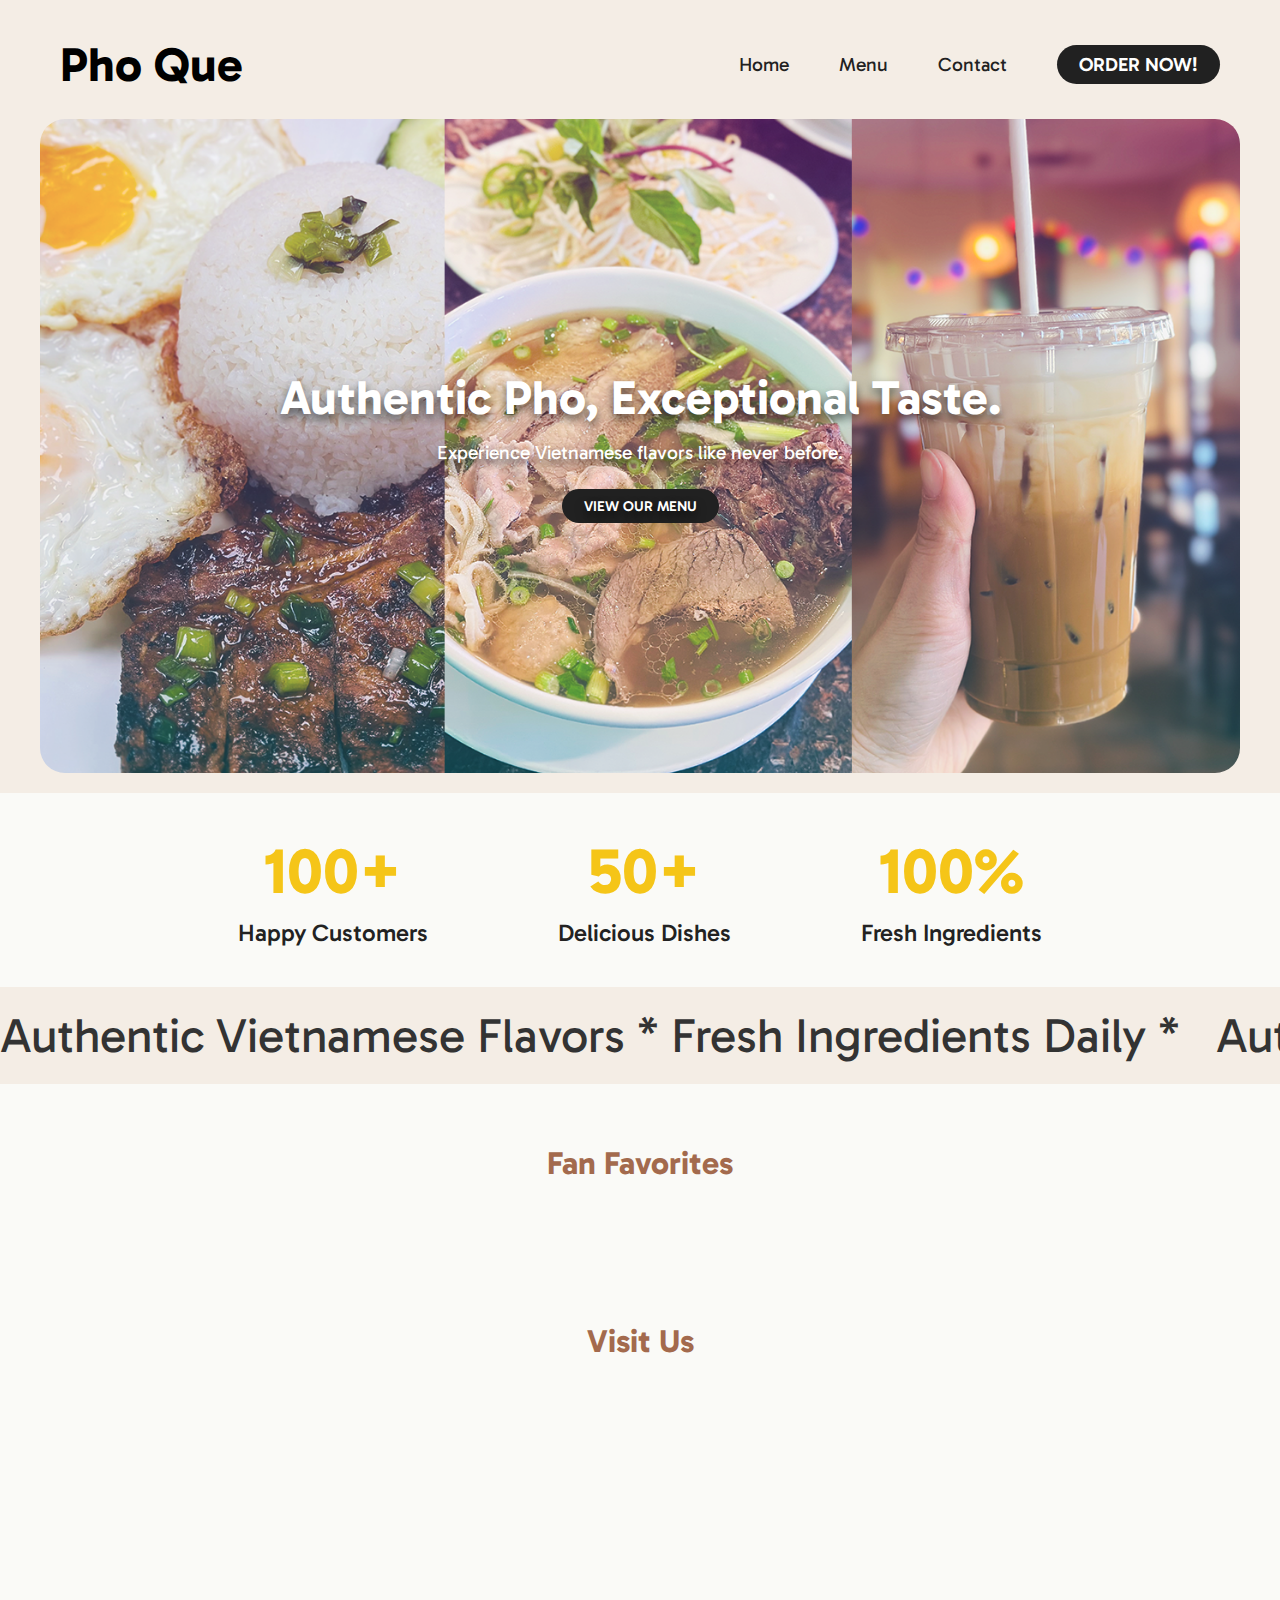
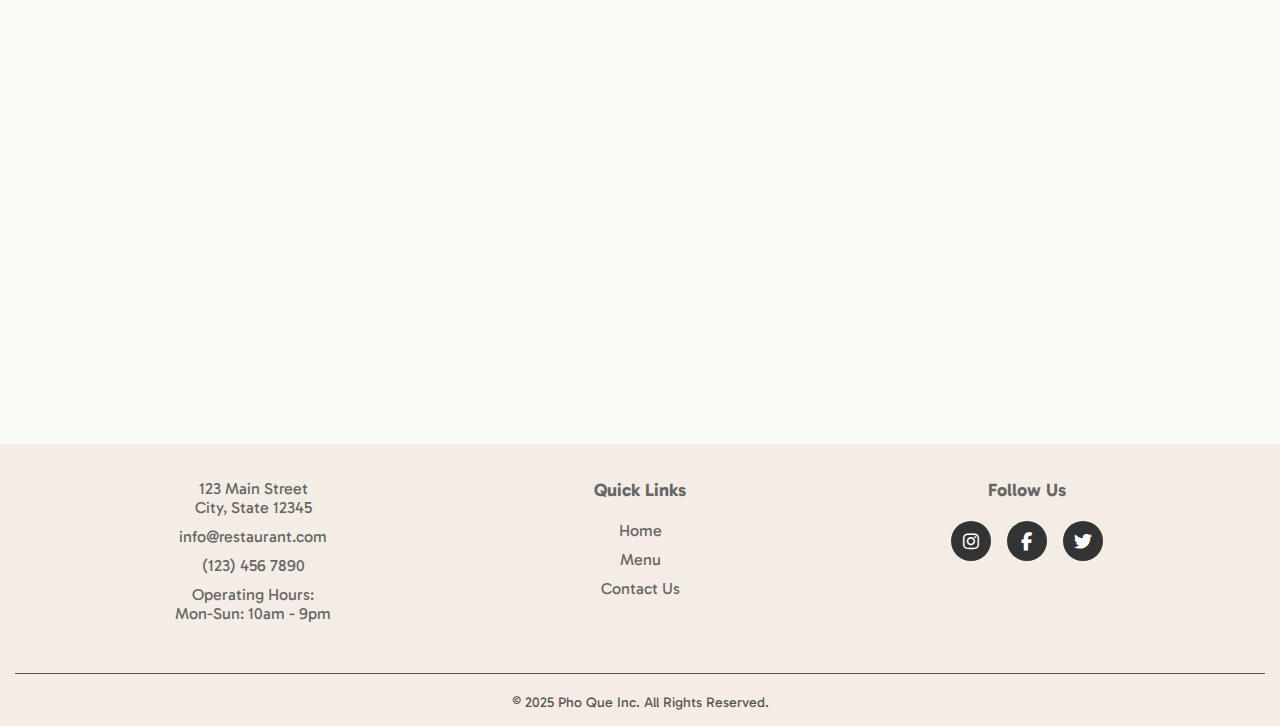
==== index.html @ 3f158d89 "updated index.html" ====
<!DOCTYPE html>
<html lang="en">
<head>
    <meta charset="UTF-8">
    <meta name="viewport" content="width=device-width, initial-scale=1.0">
    <title>Pho Que Restaurant</title>
    <link rel="stylesheet" href="style.css">
    <link rel="icon" href="favicon.avif" type="image/x-icon">
</head>

<body>
    <header>
        <div class="container">
          <nav class="navbar">
            <a href="index.html" class="logo">Pho Que</a>
      
            <button class="hamburger" id="hamburger">&#9776;</button>
      
            <ul class="nav-links" id="nav-links">
              <li><a href="index.html" class="nav-link"><span>Home</span></a></li>
              <li><a href="menu.html" class="nav-link"><span>Menu</span></a></li>
              <li><a href="contact.html" class="nav-link"><span>Contact</span></a></li>
              <li><a href="order.html" class="order-button">Order NOW!</a></li>
            </ul>
          </nav>
        </div>
      
        <div class="hero">
          <h1>Authentic Pho, Exceptional Taste.</h1>
          <p>Experience Vietnamese flavors like never before.</p>
          <a href="menu.html" class="button">View Our Menu</a>
        </div>
      </header>
      
    
    <section class="stats-section">
        <div class="stats-container">
          <div class="stat">
            <h2>100+</h2>
            <p>Happy Customers</p>
          </div>
          <div class="stat">
            <h2>50+</h2>
            <p>Delicious Dishes</p>
          </div>
          <div class="stat">
            <h2>100%</h2>
            <p>Fresh Ingredients</p>
          </div>
        </div>
      </section>
      

    <section class="scroll-section">
        <div class="ticker-container">
          <div class="ticker-track" id="ticker-track">
            <span class="ticker-text">Authentic Vietnamese Flavors * Fresh Ingredients Daily *</span>
            <span class="ticker-text">Authentic Vietnamese Flavors * Fresh Ingredients Daily *</span>
            <span class="ticker-text">Authentic Vietnamese Flavors * Fresh Ingredients Daily *</span>
          </div>
        </div>
      </section>
      

    <section id="menu" class="section">
        <h2>Fan Favorites</h2>
        <div class="menu-items">
            <div class="item">
                <h3>Classic Pho</h3>
                <p>Traditional broth, tender beef, fresh herbs.</p>
            </div>
            <div class="item">
                <h3>Chicken Pho</h3>
                <p>Light and savory broth, shredded chicken, and greens.</p>
            </div>
            <div class="item">
                <h3>Vegan Pho</h3>
                <p>Delicious vegetable broth with tofu and seasonal veggies.</p>
            </div>
        </div>
    </section>

    <section id="contact" class="section contact">
        <h2>Visit Us</h2>
        <iframe src="https://www.google.com/maps/embed?pb=!1m18!1m12!1m3!1d23598.501697838048!2d-71.08106678654076!3d42.32519325652812!2m3!1f0!2f0!3f0!3m2!1i1024!2i768!4f13.1!3m3!1m2!1s0x89e37b505bbd252d%3A0xd02cf8676e6703f8!2sPho%20Que%20Restaurant!5e0!3m2!1sen!2sus!4v1744472662479!5m2!1sen!2sus" width=100% height="600" style="border:0;" allowfullscreen="" loading="lazy" referrerpolicy="no-referrer-when-downgrade"></iframe>
      </section>

    <footer>
        <div class="footer-container">
            <!-- First Column - Logo and Info -->
            <div class="footer-column">
                <p>123 Main Street<br>City, State 12345</p>
                <p>info@restaurant.com</p>
                <p>(123) 456 7890</p>
                <p>Operating Hours:<br>
                Mon-Sun: 10am - 9pm</p>
            </div>
            
            <!-- Second Column - Navigation Links -->
            <div class="footer-column">
                <h3>Quick Links</h3>
                <a href="#">Home</a>
                <a href="#">Menu</a>
                <a href="#">Contact Us</a>
            </div>
            
            <!-- Third Column - Social Media -->
            <div class="footer-column">
                <h3>Follow Us</h3>
                <div class="social-icons">
                  <a href="#" class="social-icon" aria-label="Instagram">
                    <i class="fab fa-instagram"></i>
                  </a>
                  <a href="#" class="social-icon" aria-label="Facebook">
                    <i class="fab fa-facebook-f"></i>
                  </a>
                  <a href="#" class="social-icon" aria-label="Twitter">
                    <i class="fab fa-twitter"></i>
                  </a>
                </div>
              </div>
              
        </div>
        
        <div class="copyright">
            &copy; 2025 Pho Que Inc. All Rights Reserved.
        </div>
    </footer>

<script>
    const hamburger = document.getElementById('hamburger');
    const navLinks = document.getElementById('nav-links');
  
    hamburger.addEventListener('click', () => {
      navLinks.classList.toggle('show');
    });
</script>
      
<script>
  const tickerTrack = document.getElementById('ticker-track');
  const baseSpeed = 20;
  const speed = Math.max(50);
  tickerTrack.style.animationDuration = `${speed}s`;

  window.addEventListener('resize', updateTickerSpeed);
  window.addEventListener('load', updateTickerSpeed);
</script>

      
      
</body>
</html>
---- style.css ----
@import url('https://fonts.googleapis.com/css2?family=Gabarito&display=swap');
@import url("https://cdnjs.cloudflare.com/ajax/libs/font-awesome/6.5.0/css/all.min.css");


* {
    box-sizing: border-box;
    margin: 0;
    padding: 0;
}

body {
    font-family: 'Gabarito', sans-serif;
    background-color: #FAFAF7;
    color: #212121;
    overflow-x: hidden;
}

header {
    background-color: #F4EDE5;
    padding: 20px 40px;
}

.hero {
    text-align: center;
    background-image: url('cover-image.png');
    border-radius: 25px;
    background-size: cover;
    background-position: center;
    padding: 250px 20px;
    color: white;
    text-shadow: 0 5px 10px rgba(0, 0, 0, 0.6);
}

.hero h1 {
    font-size: 3rem;
    font-weight: 700;
    margin-bottom: 15px;
}

.hero p {
    font-size: 1.2rem;
    margin-bottom: 25px;
    color: white;
}

.button {
    background-color: #212121;
    color: #fff;
    text-decoration: none;
    padding: 10px 25px;
    border-radius: 25px;
    font-weight: 600;
    transition: background-color 0.3s ease;
}

.button:hover {
    background-color: #A36A4D;
}

.section {
    padding: 60px 20px;
    max-width: 1000px;
    margin: auto;
    text-align: center;
}

.section h2 {
    font-size: 2rem;
    margin-bottom: 20px;
    color: #A36A4D;
}

.menu-items {
    display: flex;
    flex-direction: row;
    gap: 20px;
    justify-content: center;
    flex-wrap: wrap;
}

.item {
    background-color: #FFF;
    padding: 20px;
    border-radius: 10px;
    box-shadow: 0 4px 8px rgba(0,0,0,0.05);
    width: 280px;
}

.contact p {
    font-size: 1rem;
    margin: 10px 0;
}

footer {
    background-color: #F4EDE5;
    text-align: center;
    padding: 15px;
    color: #666;
}

.order-button, .button {
    background-color: #212121;
    color: white;
    padding: 10px 22px;
    border-radius: 25px;
    font-weight: 600;
    text-transform: uppercase;
    transition: transform 0.3s ease, background-color 0.3s ease;
    display: inline-block;
    line-height: 1;
    font-size: 0.9rem;
    text-align: center;
    white-space: nowrap;
}

.order-button:hover, .button:hover {
    background-color: #A36A4D;
    transform: scale(1.1);
    color: white;
}

.order-links {
    display: flex;
    justify-content: center;
    gap: 20px;
    flex-wrap: wrap;
    margin-top: 20px;
}

.container {
    max-width: 1500px;
    margin: 0 auto;
    padding: 0 20px;
}

.logo a {
    text-decoration: none;
    color: inherit;
    font-size: 1.8rem;
    font-weight: 700;
}


.footer-container {
    display: flex;
    max-width: 1200px;
    margin: 20px auto;
    padding: 0 20px;
    justify-content: space-between;
    flex-wrap: wrap;
}

.footer-column {
    flex: 1;
    min-width: 250px;
    margin-bottom: 20px;
}

.footer-column h3 {
    font-size: 18px;
    margin-bottom: 20px;
    color: #666;
}

.footer-column p, .footer-column a {
    color: #666;
    margin-bottom: 10px;
    display: block;
    text-decoration: none;
    transition: color 0.3s;
}

.footer-column a:hover {
    color: #A36A4D;
}

.footer-column {
    display: flex;
    flex-direction: column;
    align-items: center; /* centers content horizontally */
    text-align: center;
  }
  
.footer-column {
  display: flex;
  flex-direction: column;
  align-items: center;
  text-align: center;
}

.social-icons {
  display: flex;
  gap: 16px;
  justify-content: center;
}

.social-icon {
  width: 40px;
  height: 40px;
  background-color: #333;
  border-radius: 50%;
  display: inline-block;
  text-align: center;
  line-height: 37px; /* exact height = perfect vertical center */
  font-size: 18px;
  transition: background-color 0.3s, transform 0.3s;
}

.social-icon i {
  vertical-align: middle;
  line-height: inherit;
  color: white;

}

.social-icon:hover {
  background-color: #c62828;
  transform: scale(1.1);
}


.copyright {
    text-align: center;
    padding-top: 20px;
    margin-top: 20px;
    border-top: 1px solid #555;
    color: #555;
    font-size: 14px;
}

@media (max-width: 768px) {
    .footer-column {
        flex: 100%;
        margin-bottom: 30px;
    }
}


.stats-section {
    background-color: #FAFAF7;
    padding: 40px 10px;
    text-align: center;
  }
  
  .stats-container {
    display: flex;
    justify-content: center;
    gap: 130px;
    flex-wrap: wrap;
  }
  
  .stat h2 {
    font-size: 64px;
    color: #F5C518; /* yellow text */
    margin: 0;
    font-weight: 700;
  }
  
  .stat p {
    font-size: 24px;
    color: #222;
    margin-top: 8px;
    font-weight: 500;
  }
  

  .scroll-section {
    padding: 20px 0;
    background-color: #F4EDE5;
    overflow: hidden;
  }
  
  .ticker-container {
    width: 100%;
    overflow: hidden;
    white-space: nowrap;
  }
  
  .ticker-track {
    display: inline-block;
    white-space: nowrap;
    animation: scroll linear infinite;
  }
  
  .ticker-text {
    display: inline-block;
    padding-right: 2rem; /* optional spacing between repeats */
    font-size: 3rem;
    color: #333;
  }
  
  @keyframes scroll {
    0%   { transform: translateX(0); }
    100% { transform: translateX(-50%); }
  }
  

/* Navbar base */
.navbar {
    display: flex;
    justify-content: space-between;
    align-items: center;
    padding: 1rem 0;
    position: relative;
  }
  
  .navbar .logo {
    font-size: 3rem;
    font-weight: bold;
    color: black;
    text-decoration: none;
  }

  /* Nav links */
  
  .nav-links a {
    text-decoration: none;
    font-size: 1.2rem;
  }

  /* Hamburger hidden by default */
  .hamburger {
    display: none;
    font-size: 2rem;
    background: none;
    border: none;
    cursor: pointer;
  }
  
  /* Mobile view */
  @media (max-width: 768px) {
    .hamburger {
      display: block;
    }
  
    .nav-links {
      display: none;
    }
  
    .nav-links.show {
      display: flex;
      flex-direction: column;
      position: absolute;
      top: 60px;
      right: 20px;
      background: #F4EDE5;
      border: 1px solid #ddd;
      padding: 20px;
      box-shadow: 0 4px 12px rgba(0, 0, 0, 0.1);
      z-index: 100;
      border-radius: 12px;
    }
  }
  
nav {
  position: sticky;
  top: 0;
  display: flex;
  justify-content: space-between;
  align-items: center;
  margin-bottom: 10px;
  z-index: 100;
  background-color: #F4EDE5;

}

nav ul {
    list-style: none;
    display: flex;
    gap: 32px;
    align-items: center;
}

nav ul li a {
    text-decoration: none;
    color: #212121;
    transition: color 0.3s ease;
}

nav ul li a:hover {
    color: #A36A4D;
}

nav ul {
  list-style: none;
  display: flex;
  gap: 50px; /* increase or decrease this number to control spacing */
}

nav ul li {
  display: flex;
  align-items: center;
}

.nav-link {
  position: relative;
  transition: transform 0.3s ease, color 0.3s ease;
}

.nav-link::after {
  content: '';
  position: absolute;
  bottom: -6px;
  left: 0;
  height: 2px;
  width: 0%;
  background-color: #A36A4D;
  transition: width 0.3s ease;
}

.nav-link:hover {
  transform: translateY(-3px);
  color: #A36A4D;
}

.nav-link:hover::after {
  width: 100%;
}

.menu-section {
  max-width: 800px;
  margin: 0 auto;
  padding: 30px 20px;
  font-family: 'Segoe UI', sans-serif;
}
.menu-title {
  font-size: 2rem;
  margin-bottom: 20px;
  border-bottom: 3px solid #eee;
  padding-bottom: 10px;
}
.menu-category {
  margin-bottom: 15px;
  border: 1px solid #eee;
  border-radius: 8px;
  overflow: hidden;
  transition: 0.3s ease;
  cursor: pointer;
}
.menu-header {
  background-color: #f8f8f8;
  padding: 15px 20px;
  font-weight: bold;
  font-size: 1.2rem;
}
.menu-items {
  display: none;
  padding: 10px 20px;
}
.menu-category.active .menu-items {
  display: block;
}
.menu-item {
  display: flex;
  align-items: center;
  gap: 35px;
  padding: 15px 0;
  border-bottom: 1px dashed #ddd;
}
.menu-item:last-child {
  border-bottom: none;
}
.menu-item img {
  width: 150px;
  height: 150px;
  object-fit: cover;
  border-radius: 8px;
}
.item-details {
  flex: 1;
}
.item-details strong {
  font-size: 1.2rem;
  display: block;
  margin-bottom: 5px;
}
.item-details p {
  margin: 0;
  font-size: 0.9rem;
  color: #555;
}
.item-details span {
  font-weight: bold;
  color: #333;
  margin-top: 5px;
  display: inline-block;
}

.modern-menu-header {
  width: 100%;
  height: 400px;
  overflow: hidden;
  border-radius: 12px;
  position: relative;
  margin-bottom: 30px;
}

.header-image {
  width: 100%;
  height: 100%;
  position: relative;
}

.header-image img {
  width: 100%;
  height: 100%;
  object-fit: cover;
  object-position: center center; /* 👈 Focus center vertically & horizontally */
  display: block;
}

.header-text {
  position: absolute;
  bottom: 20px;
  left: 50%;
  transform: translateX(-50%);
  text-align: center;
  color: #fff;
  background: rgba(0, 0, 0, 0.5);
  padding: 8px 16px;
  border-radius: 10px;
  backdrop-filter: blur(4px);
  max-width: 100%;
}

.header-text h1 {
  font-size: 4rem;
  margin: 0;
  font-weight: 600;
}

.header-text p {
  font-size: 1.2rem;
  margin-top: 5px;
  opacity: 0.9;
  font-family: 'Segoe UI', sans-serif;
}
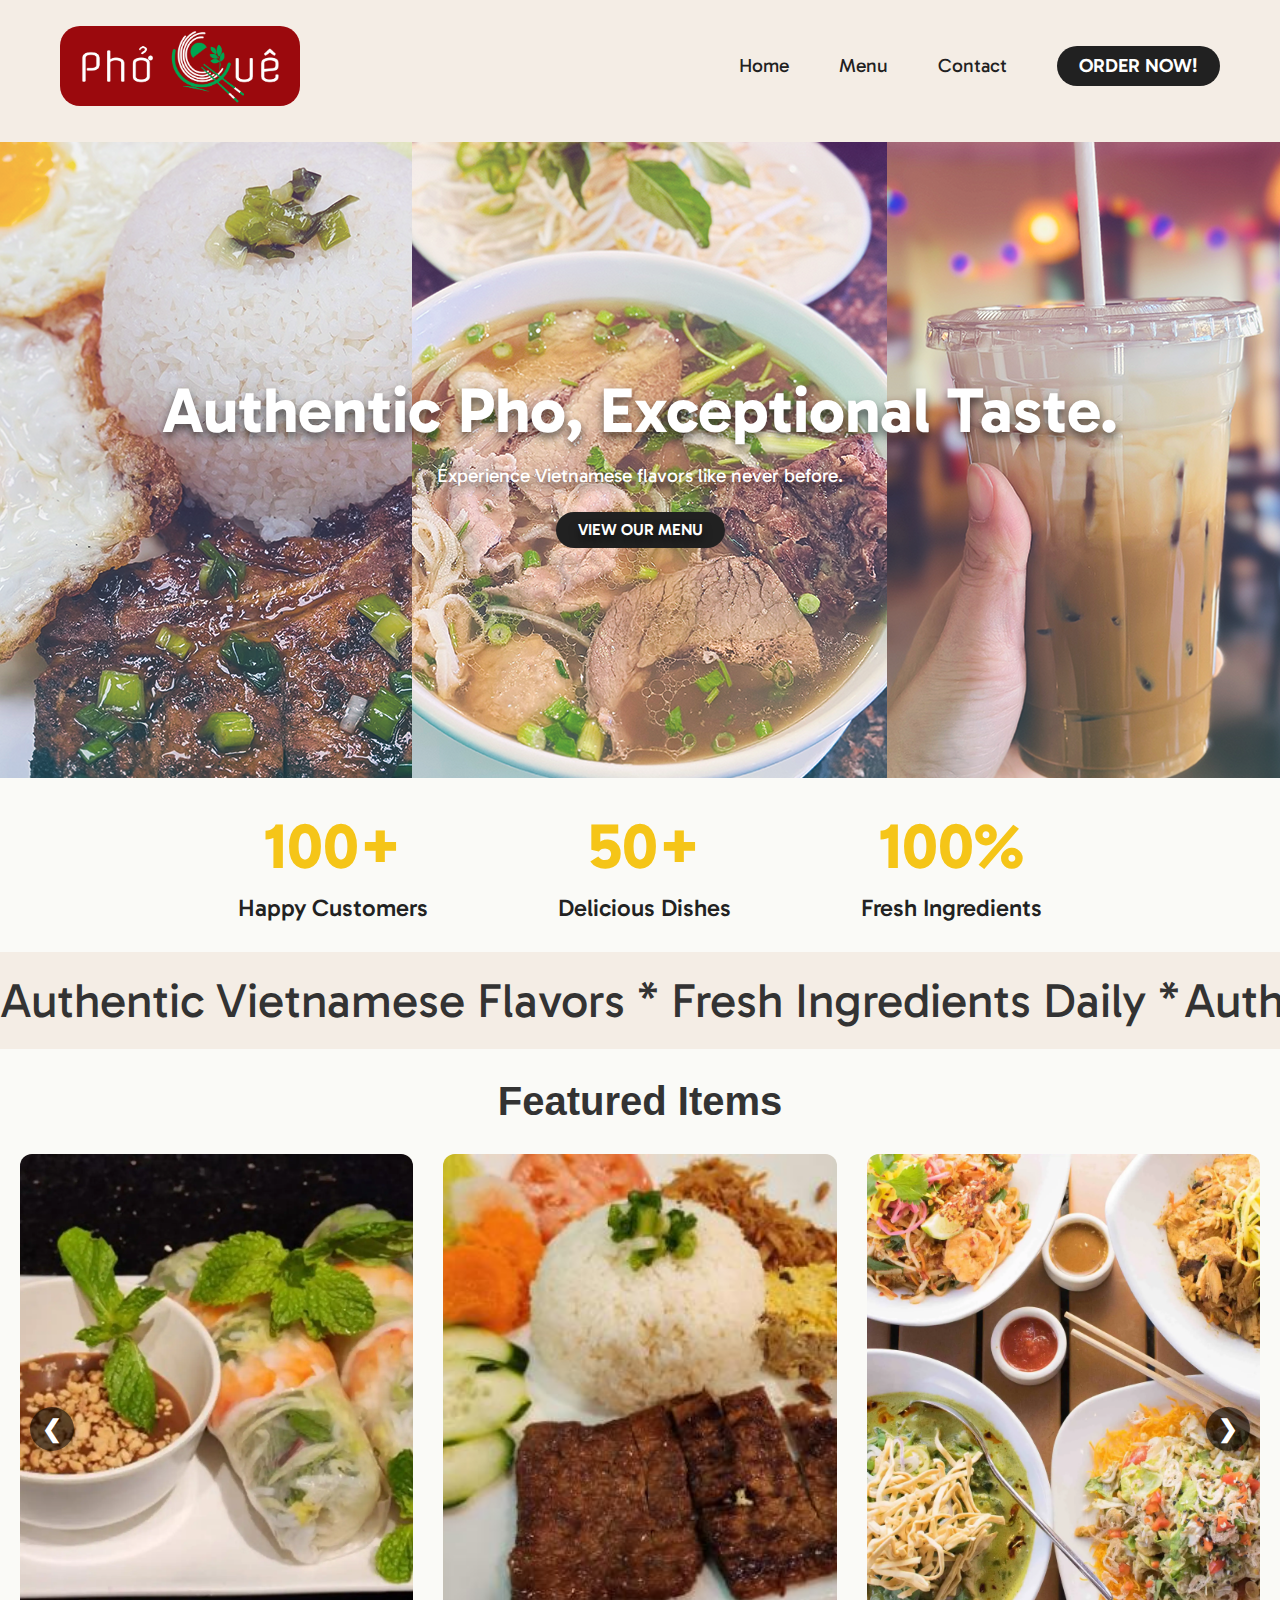
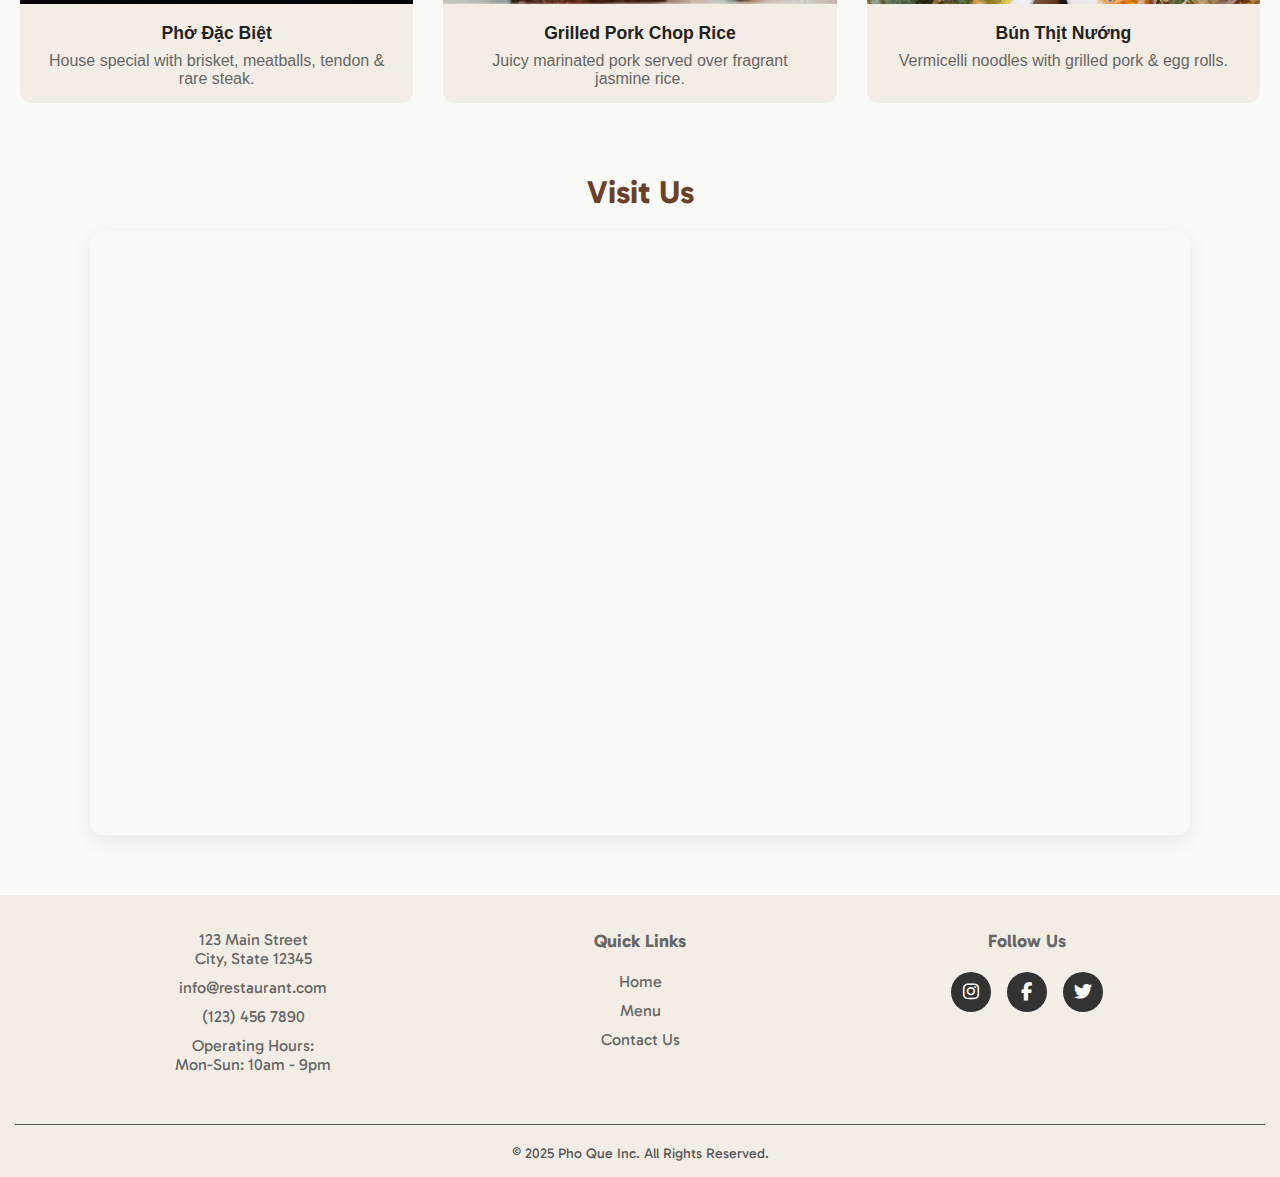
==== commit 016520d2: "come color changes, phone size, logo, orders" ====
--- a/index.html
+++ b/index.html
@@ -12,8 +12,10 @@
     <header>
         <div class="container">
           <nav class="navbar">
-            <a href="index.html" class="logo">Pho Que</a>
-      
+            <a href="index.html" class="logo">
+              <img src="menu-header.png" alt="Pho Que Logo">
+            </a>
+            
             <button class="hamburger" id="hamburger">&#9776;</button>
       
             <ul class="nav-links" id="nav-links">
@@ -24,13 +26,13 @@
             </ul>
           </nav>
         </div>
-      
-        <div class="hero">
-          <h1>Authentic Pho, Exceptional Taste.</h1>
-          <p>Experience Vietnamese flavors like never before.</p>
-          <a href="menu.html" class="button">View Our Menu</a>
-        </div>
       </header>
+
+      <div class="hero">
+        <h1>Authentic Pho, Exceptional Taste.</h1>
+        <p>Experience Vietnamese flavors like never before.</p>
+        <a href="menu.html" class="button">View Our Menu</a>
+      </div>
       
     
     <section class="stats-section">
@@ -62,28 +64,75 @@
       </section>
       
 
-    <section id="menu" class="section">
-        <h2>Fan Favorites</h2>
-        <div class="menu-items">
-            <div class="item">
-                <h3>Classic Pho</h3>
-                <p>Traditional broth, tender beef, fresh herbs.</p>
-            </div>
-            <div class="item">
-                <h3>Chicken Pho</h3>
-                <p>Light and savory broth, shredded chicken, and greens.</p>
-            </div>
-            <div class="item">
-                <h3>Vegan Pho</h3>
-                <p>Delicious vegetable broth with tofu and seasonal veggies.</p>
-            </div>
-        </div>
+      <section class="fan-favourites">
+        <h2>Featured Items</h2>
+      
+        <div class="carousel-wrapper">
+          <button class="carousel-btn left" onclick="scrollCarousel(-1)">&#10094;</button>
+      
+          <div class="carousel" id="favourites-carousel">
+            <!-- Slide 1 -->
+            <div class="favourite-card">
+              <img src="springroll.webp" alt="Pho Dac Biet">
+              <div class="card-info">
+                <h3>Phở Đặc Biệt</h3>
+                <p>House special with brisket, meatballs, tendon & rare steak.</p>
+              </div>
+            </div>
+      
+            <!-- Slide 2 -->
+            <div class="favourite-card">
+              <img src="menu-banner.jpg" alt="Grilled Pork Rice">
+              <div class="card-info">
+                <h3>Grilled Pork Chop Rice</h3>
+                <p>Juicy marinated pork served over fragrant jasmine rice.</p>
+              </div>
+            </div>
+      
+            <!-- Slide 3 -->
+            <div class="favourite-card">
+              <img src="menu-header.webp" alt="Bun Thit Nuong">
+              <div class="card-info">
+                <h3>Bún Thịt Nướng</h3>
+                <p>Vermicelli noodles with grilled pork & egg rolls.</p>
+              </div>
+            </div>
+      
+            <!-- Slide 4 -->
+            <div class="favourite-card">
+              <img src="images/banh-xeo.jpg" alt="Bánh Xèo">
+              <div class="card-info">
+                <h3>Bánh Xèo</h3>
+                <p>Vietnamese sizzling crepe with shrimp and pork.</p>
+              </div>
+            </div>
+      
+            <!-- Slide 5 -->
+            <div class="favourite-card">
+              <img src="images/thai-tea.jpg" alt="Thai Iced Tea">
+              <div class="card-info">
+                <h3>Thai Iced Tea</h3>
+                <p>Sweet and creamy iced tea with bold flavor.</p>
+              </div>
+            </div>
+          </div>
+      
+          <button class="carousel-btn right" onclick="scrollCarousel(1)">&#10095;</button>
+        </div>
+      </section>
+      
+
+
+    <!-- VISIT SECTION -->
+    <section class="visit-full-white">
+      <div class="visit-inner">
+        <h2>Visit Us</h2>
+        <div class="map-container">
+          <iframe src="https://www.google.com/maps/embed?pb=!1m18!1m12!1m3!1d23598.501697838048!2d-71.08106678654076!3d42.32519325652812!2m3!1f0!2f0!3f0!3m2!1i1024!2i768!4f13.1!3m3!1m2!1s0x89e37b505bbd252d%3A0xd02cf8676e6703f8!2sPho%20Que%20Restaurant!5e0!3m2!1sen!2sus!4v1744472662479!5m2!1sen!2sus" width=100% height="600" style="border:0;" allowfullscreen="" loading="lazy" referrerpolicy="no-referrer-when-downgrade"></iframe>
+        </div>
+      </div>
     </section>
 
-    <section id="contact" class="section contact">
-        <h2>Visit Us</h2>
-        <iframe src="https://www.google.com/maps/embed?pb=!1m18!1m12!1m3!1d23598.501697838048!2d-71.08106678654076!3d42.32519325652812!2m3!1f0!2f0!3f0!3m2!1i1024!2i768!4f13.1!3m3!1m2!1s0x89e37b505bbd252d%3A0xd02cf8676e6703f8!2sPho%20Que%20Restaurant!5e0!3m2!1sen!2sus!4v1744472662479!5m2!1sen!2sus" width=100% height="600" style="border:0;" allowfullscreen="" loading="lazy" referrerpolicy="no-referrer-when-downgrade"></iframe>
-      </section>
 
     <footer>
         <div class="footer-container">
@@ -146,6 +195,18 @@
   window.addEventListener('load', updateTickerSpeed);
 </script>
 
+<script>
+  function scrollCarousel(direction) {
+    const carousel = document.getElementById("favourites-carousel");
+    const card = carousel.querySelector(".favourite-card");
+    const scrollAmount = card.offsetWidth + 20; // card width + gap
+
+    carousel.scrollBy({
+      left: direction * scrollAmount,
+      behavior: "smooth"
+    });
+  }
+</script>
       
       
 </body>
--- a/style.css
+++ b/style.css
@@ -10,29 +10,34 @@
 
 body {
     font-family: 'Gabarito', sans-serif;
-    background-color: #FAFAF7;
+    background-color: #F4EDE5;
     color: #212121;
     overflow-x: hidden;
 }
 
 header {
     background-color: #F4EDE5;
-    padding: 20px 40px;
+    padding: 10px 40px;
+}
+
+@media (max-width: 768px) {
+  header{
+    padding: 0px;
+  }
 }
 
 .hero {
+    background-color: #F4EDE5;
     text-align: center;
     background-image: url('cover-image.png');
-    border-radius: 25px;
-    background-size: cover;
     background-position: center;
-    padding: 250px 20px;
+    padding: 230px 20px;
     color: white;
     text-shadow: 0 5px 10px rgba(0, 0, 0, 0.6);
 }
 
 .hero h1 {
-    font-size: 3rem;
+    font-size: 4rem;
     font-weight: 700;
     margin-bottom: 15px;
 }
@@ -43,19 +48,25 @@
     color: white;
 }
 
-.button {
-    background-color: #212121;
-    color: #fff;
-    text-decoration: none;
-    padding: 10px 25px;
-    border-radius: 25px;
-    font-weight: 600;
-    transition: background-color 0.3s ease;
-}
-
-.button:hover {
-    background-color: #A36A4D;
-}
+
+@media (max-width: 768px) {
+  .hero {
+    padding: 100px 20px;
+  }
+
+  .hero h1 {
+    font-size: 3rem;
+    font-weight: 700;
+    margin-bottom: 15px;
+  }
+
+  .hero p {
+    font-size: 1.2rem;
+    margin-bottom: 25px;
+    color: white;
+  }
+}
+
 
 .section {
     padding: 60px 20px;
@@ -67,15 +78,7 @@
 .section h2 {
     font-size: 2rem;
     margin-bottom: 20px;
-    color: #A36A4D;
-}
-
-.menu-items {
-    display: flex;
-    flex-direction: row;
-    gap: 20px;
-    justify-content: center;
-    flex-wrap: wrap;
+    color: #9b090d;
 }
 
 .item {
@@ -86,6 +89,8 @@
     width: 280px;
 }
 
+
+
 .contact p {
     font-size: 1rem;
     margin: 10px 0;
@@ -99,22 +104,23 @@
 }
 
 .order-button, .button {
-    background-color: #212121;
-    color: white;
-    padding: 10px 22px;
-    border-radius: 25px;
-    font-weight: 600;
-    text-transform: uppercase;
-    transition: transform 0.3s ease, background-color 0.3s ease;
-    display: inline-block;
-    line-height: 1;
-    font-size: 0.9rem;
-    text-align: center;
-    white-space: nowrap;
+  text-decoration: none;
+  background-color: #212121;
+  color: white;
+  padding: 10px 22px;
+  border-radius: 25px;
+  font-weight: 600;
+  text-transform: uppercase;
+  transition: transform 0.3s ease, background-color 0.3s ease;
+  display: inline-block;
+  line-height: 1;
+  font-size: 1rem;
+  text-align: center;
+  white-space: nowrap;
 }
 
 .order-button:hover, .button:hover {
-    background-color: #A36A4D;
+    background-color: #9b090d;
     transform: scale(1.1);
     color: white;
 }
@@ -133,13 +139,23 @@
     padding: 0 20px;
 }
 
-.logo a {
-    text-decoration: none;
-    color: inherit;
-    font-size: 1.8rem;
-    font-weight: 700;
-}
-
+.logo {
+  display: inline-block;
+  height: 80px; /* Adjust as needed */
+}
+
+.logo img {
+  height: 100%;
+  width: auto;
+  display: block;
+  border-radius: 20px;
+}
+
+@media (max-width: 768px){
+  .logo {
+    height: 50px;
+  }
+}
 
 .footer-container {
     display: flex;
@@ -171,7 +187,7 @@
 }
 
 .footer-column a:hover {
-    color: #A36A4D;
+    color: #9b090d;
 }
 
 .footer-column {
@@ -238,56 +254,88 @@
 
 .stats-section {
     background-color: #FAFAF7;
-    padding: 40px 10px;
+    padding: 30px 10px;
     text-align: center;
   }
   
+.stats-container {
+  display: flex;
+  justify-content: center;
+  gap: 130px;
+  flex-wrap: wrap;
+}
+
+.stat h2 {
+  font-size: 64px;
+  color: #F5C518;
+  margin: 0;
+  font-weight: 700;
+}
+
+.stat p {
+  font-size: 24px;
+  color: #222;
+  margin-top: 8px;
+  font-weight: 500;
+}
+  
+
+@media (max-width: 768px) {
+  .stats-section {
+    padding: 20px 5px;
+  }
+
   .stats-container {
-    display: flex;
-    justify-content: center;
-    gap: 130px;
-    flex-wrap: wrap;
-  }
-  
+    gap: 20px;
+  }
+
+  .stat p {
+    font-size: 12px;
+    margin-top: 2px;
+  }
+
   .stat h2 {
-    font-size: 64px;
-    color: #F5C518; /* yellow text */
-    margin: 0;
-    font-weight: 700;
-  }
-  
-  .stat p {
-    font-size: 24px;
-    color: #222;
-    margin-top: 8px;
-    font-weight: 500;
-  }
-  
-
+    font-size: 30px;
+    font-weight: bold;
+  }
+}
+  
+
+
+.scroll-section {
+  padding: 20px 0;
+  background-color: #F4EDE5;
+  overflow: hidden;
+}
+
+.ticker-container {
+  width: 100%;
+  overflow: hidden;
+  white-space: nowrap;
+}
+
+.ticker-track {
+  display: inline-block;
+  white-space: nowrap;
+  animation: scroll linear infinite;
+}
+
+.ticker-text {
+  display: inline-block;
+  font-size: 3rem;
+  color: #333;
+}
+
+@media (max-width: 768px) {
   .scroll-section {
-    padding: 20px 0;
-    background-color: #F4EDE5;
-    overflow: hidden;
-  }
-  
-  .ticker-container {
-    width: 100%;
-    overflow: hidden;
-    white-space: nowrap;
-  }
-  
-  .ticker-track {
-    display: inline-block;
-    white-space: nowrap;
-    animation: scroll linear infinite;
-  }
-  
+    padding: 15px 0;
+  }
+
   .ticker-text {
-    display: inline-block;
-    padding-right: 2rem; /* optional spacing between repeats */
-    font-size: 3rem;
+    font-size: 2.3rem;
     color: #333;
   }
+}
   
   @keyframes scroll {
     0%   { transform: translateX(0); }
@@ -331,6 +379,7 @@
   @media (max-width: 768px) {
     .hamburger {
       display: block;
+      color: black;
     }
   
     .nav-links {
@@ -378,7 +427,7 @@
 }
 
 nav ul li a:hover {
-    color: #A36A4D;
+    color: #9b090d;
 }
 
 nav ul {
@@ -404,13 +453,13 @@
   left: 0;
   height: 2px;
   width: 0%;
-  background-color: #A36A4D;
+  background-color: #9b090d;
   transition: width 0.3s ease;
 }
 
 .nav-link:hover {
   transform: translateY(-3px);
-  color: #A36A4D;
+  color: #9b090d;
 }
 
 .nav-link:hover::after {
@@ -537,3 +586,135 @@
 }
 
 
+.fan-favourites {
+  background-color: #FAFAF7;
+  max-width: auto;
+  margin: 0 auto;
+  padding: 0 20px;
+  text-align: center;
+  font-family: 'Segoe UI', sans-serif;
+}
+
+.fan-favourites h2 {
+  padding-top: 30px;
+  font-size: 2.5rem;
+  margin-bottom: 20px;
+  color: #333;
+}
+
+.carousel-wrapper {
+  position: relative;
+  overflow: hidden;
+  display: flex;
+}
+
+.carousel {
+  display: flex;
+  overflow-x: auto;
+  scroll-behavior: smooth;
+  gap: 30px;
+  padding: 10px 0;
+  scrollbar-width: none;
+  border-radius: 12px;
+}
+
+.carousel::-webkit-scrollbar {
+  display: none;
+}
+
+.favourite-card {
+  flex: 0 0 calc(33.333% - 20px);
+  background-color: #F4EDE5;
+  border-radius: 12px;
+  overflow: hidden;
+  transition: transform 0.2s ease;
+}
+
+.favourite-card img {
+  width: 100%;
+  height: 450px;
+  object-fit: cover;
+}
+
+.card-info {
+  padding: 15px 20px;
+}
+
+.card-info h3 {
+  margin: 0;
+  font-size: 1.1rem;
+  color: #222;
+}
+
+.card-info p {
+  font-size: 1rem;
+  color: #666;
+  margin-top: 8px;
+}
+
+/* Arrow buttons */
+.carousel-btn {
+  position: absolute;
+  top: 50%;
+  transform: translateY(-50%);
+  width: 44px;
+  height: 44px;
+  background: rgba(0, 0, 0, 0.6);
+  border: none;
+  border-radius: 50%;
+  color: white;
+  font-size: 1.5rem;
+  font-weight: bold;
+  cursor: pointer;
+  display: flex;
+  align-items: center;
+  justify-content: center;
+  z-index: 2;
+  transition: background 0.3s ease, transform 0.2s ease;
+  box-shadow: 0 4px 10px rgba(0,0,0,0.2);
+}
+
+.carousel-btn:hover {
+  background: rgba(0, 0, 0, 0.8);
+  transform: translateY(-50%) scale(1.1);
+}
+
+.carousel-btn.left {
+  left: 10px;
+}
+
+.carousel-btn.right {
+  right: 10px;
+}
+
+
+/* Mobile view: show 1 card */
+@media (max-width: 768px) {
+  .favourite-card {
+    flex: 0 0 100%;
+  }
+}
+
+.visit-full-white {
+  background-color: #FAFAF7;
+  width: 100%;
+  padding: 60px 20px;
+}
+
+.visit-inner {
+  max-width: 1100px;
+  margin: 0 auto;
+  text-align: center;
+}
+
+.visit-inner h2 {
+  font-size: 2rem;
+  margin-bottom: 20px;
+  color: #6a4029; /* Optional: your brand's brown */
+}
+
+.map-container {
+  border-radius: 12px;
+  overflow: hidden;
+  box-shadow: 0 6px 20px rgba(0, 0, 0, 0.08);
+}
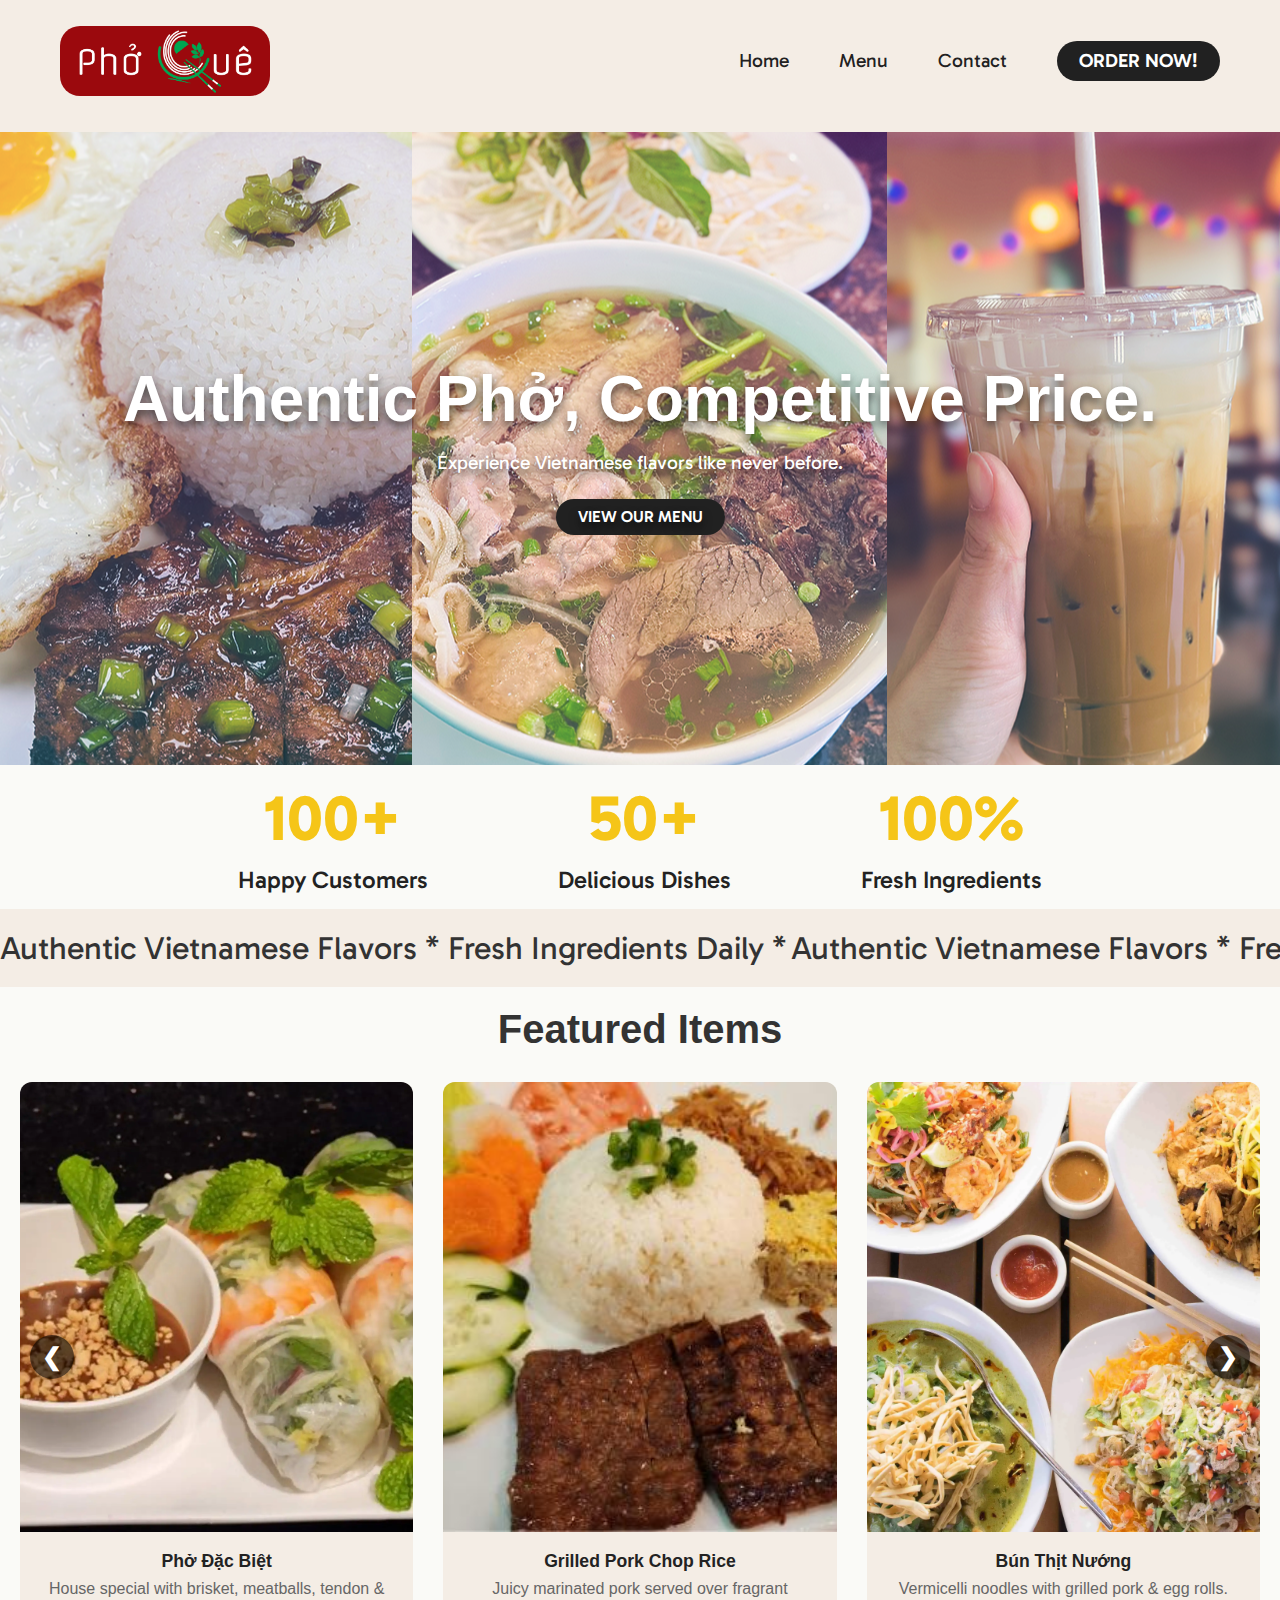
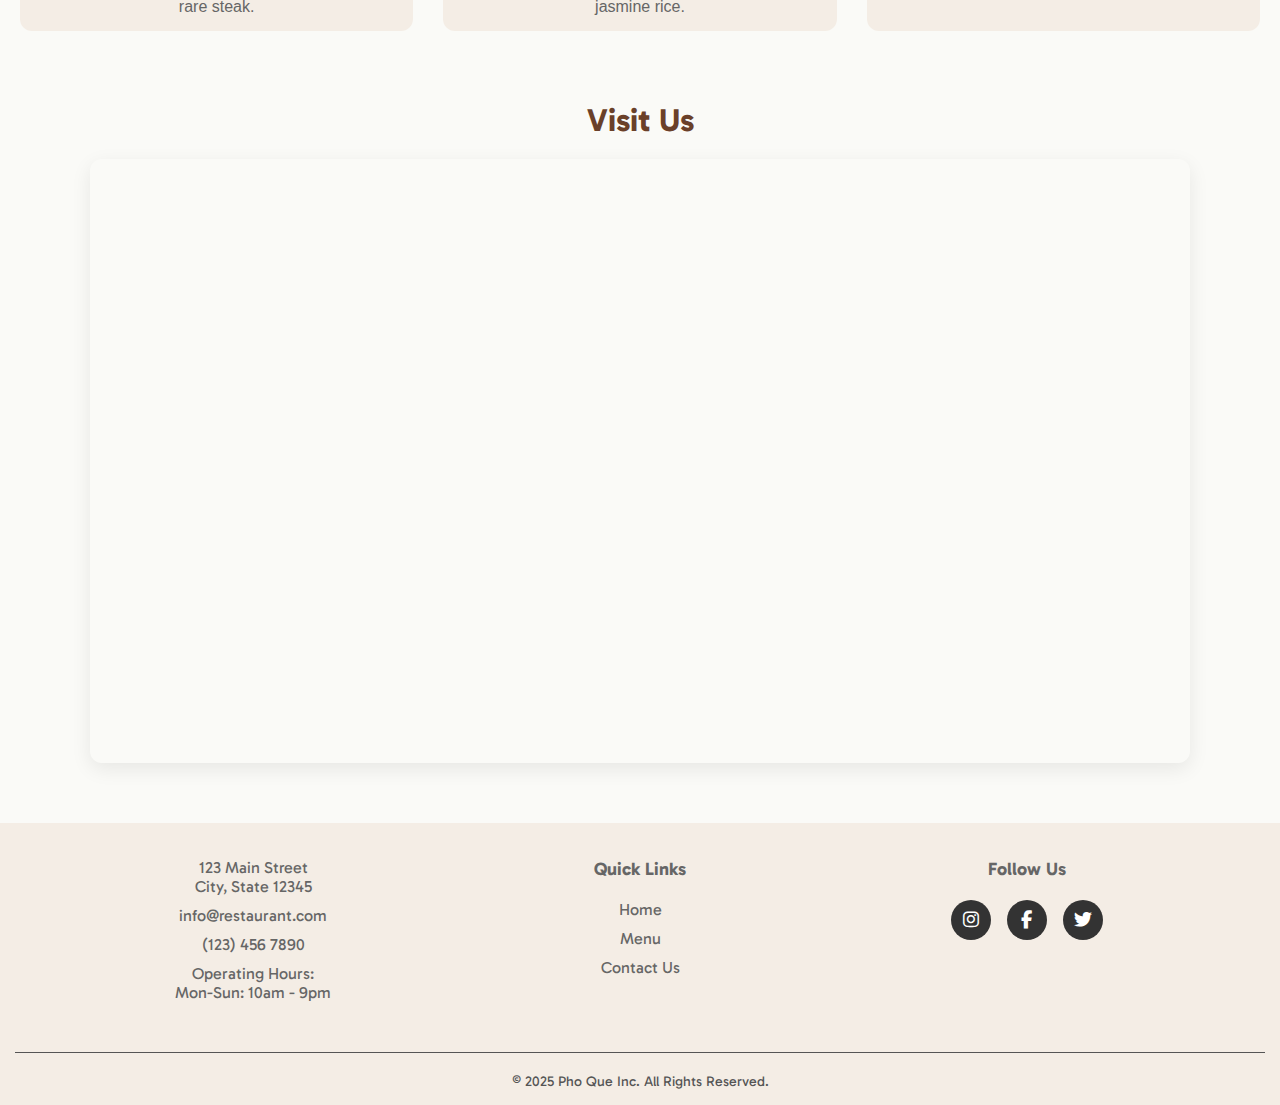
==== commit 1c811419: "cosmetic fixes" ====
--- a/index.html
+++ b/index.html
@@ -15,9 +15,7 @@
             <a href="index.html" class="logo">
               <img src="menu-header.png" alt="Pho Que Logo">
             </a>
-            
             <button class="hamburger" id="hamburger">&#9776;</button>
-      
             <ul class="nav-links" id="nav-links">
               <li><a href="index.html" class="nav-link"><span>Home</span></a></li>
               <li><a href="menu.html" class="nav-link"><span>Menu</span></a></li>
@@ -29,7 +27,7 @@
       </header>
 
       <div class="hero">
-        <h1>Authentic Pho, Exceptional Taste.</h1>
+        <h1>Authentic Phở, Competitive Price.</h1>
         <p>Experience Vietnamese flavors like never before.</p>
         <a href="menu.html" class="button">View Our Menu</a>
       </div>
@@ -199,7 +197,7 @@
   function scrollCarousel(direction) {
     const carousel = document.getElementById("favourites-carousel");
     const card = carousel.querySelector(".favourite-card");
-    const scrollAmount = card.offsetWidth + 20; // card width + gap
+    const scrollAmount = card.offsetWidth + 30; // card width + gap
 
     carousel.scrollBy({
       left: direction * scrollAmount,
--- a/style.css
+++ b/style.css
@@ -40,6 +40,7 @@
     font-size: 4rem;
     font-weight: 700;
     margin-bottom: 15px;
+    font-family: 'Segoe UI', sans-serif;
 }
 
 .hero p {
@@ -51,7 +52,7 @@
 
 @media (max-width: 768px) {
   .hero {
-    padding: 100px 20px;
+    padding: 90px 20px;
   }
 
   .hero h1 {
@@ -141,7 +142,7 @@
 
 .logo {
   display: inline-block;
-  height: 80px; /* Adjust as needed */
+  height: 70px; /* Adjust as needed */
 }
 
 .logo img {
@@ -254,7 +255,7 @@
 
 .stats-section {
     background-color: #FAFAF7;
-    padding: 30px 10px;
+    padding: 15px 10px;
     text-align: center;
   }
   
@@ -300,8 +301,6 @@
   }
 }
   
-
-
 .scroll-section {
   padding: 20px 0;
   background-color: #F4EDE5;
@@ -322,17 +321,17 @@
 
 .ticker-text {
   display: inline-block;
-  font-size: 3rem;
+  font-size: 2rem;
   color: #333;
 }
 
 @media (max-width: 768px) {
   .scroll-section {
-    padding: 15px 0;
+    padding: 10px 0;
   }
 
   .ticker-text {
-    font-size: 2.3rem;
+    font-size: 1.5rem;
     color: #333;
   }
 }
@@ -596,7 +595,7 @@
 }
 
 .fan-favourites h2 {
-  padding-top: 30px;
+  padding-top: 20px;
   font-size: 2.5rem;
   margin-bottom: 20px;
   color: #333;
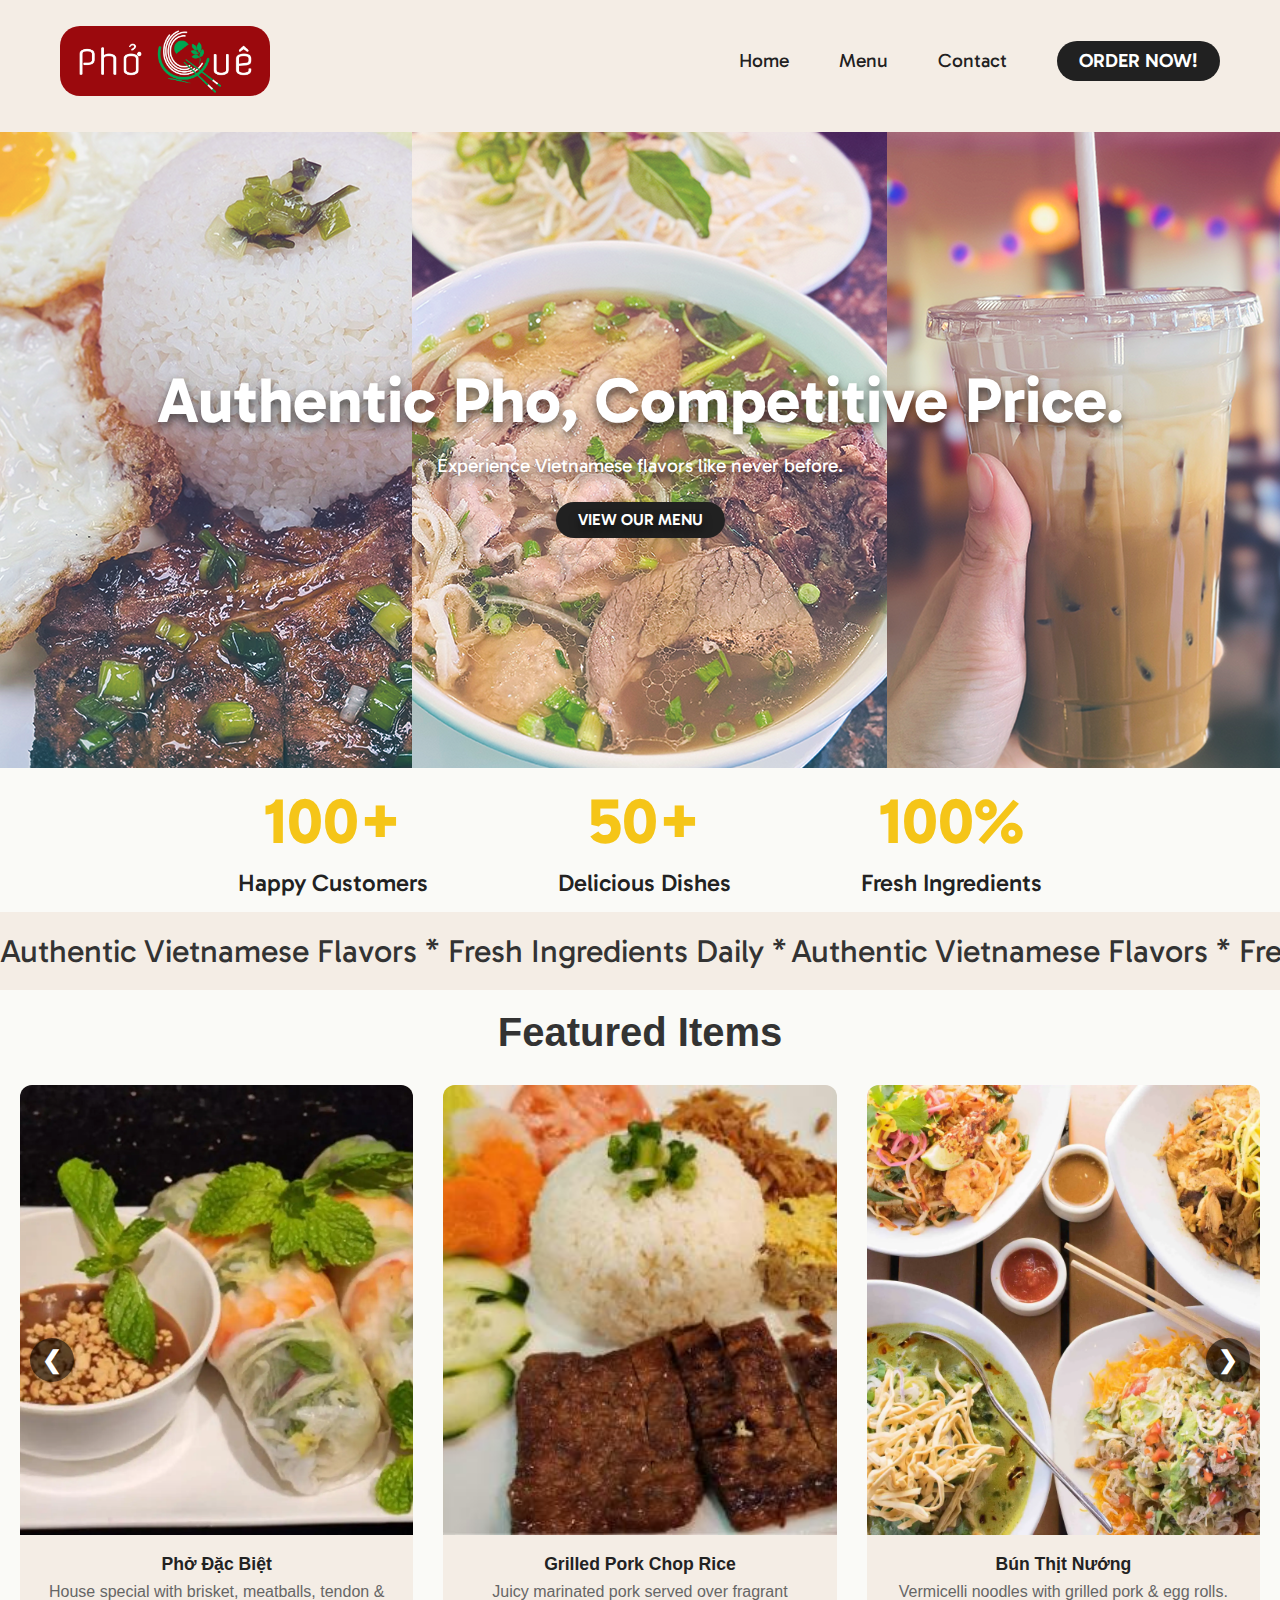
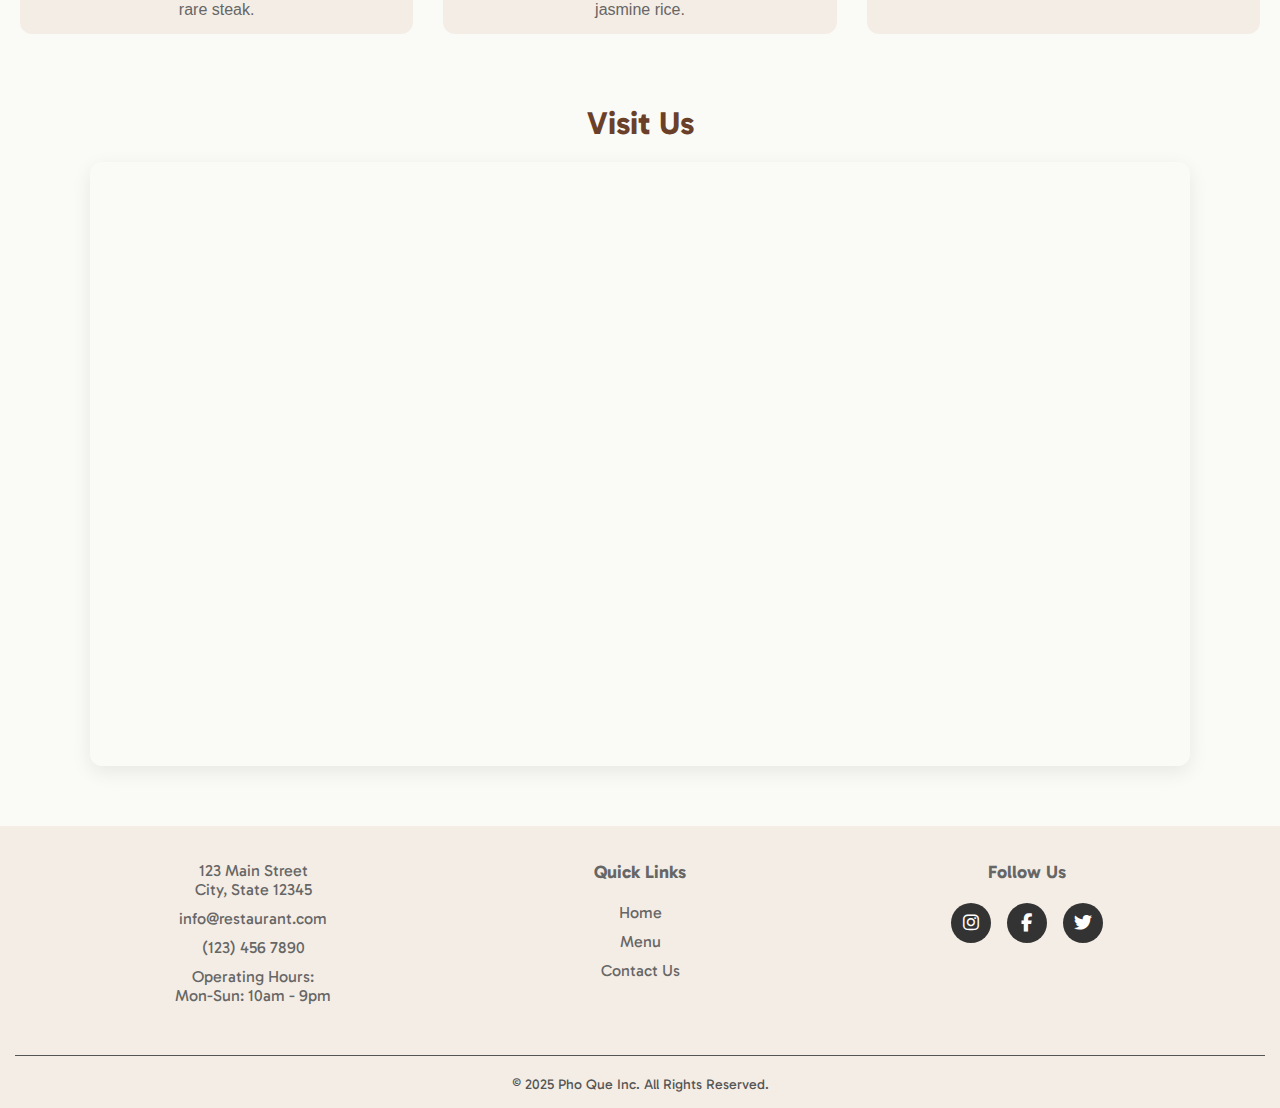
==== commit 67ee9909: "small fixes" ====
--- a/index.html
+++ b/index.html
@@ -27,7 +27,7 @@
       </header>
 
       <div class="hero">
-        <h1>Authentic Phở, Competitive Price.</h1>
+        <h1>Authentic Pho, Competitive Price.</h1>
         <p>Experience Vietnamese flavors like never before.</p>
         <a href="menu.html" class="button">View Our Menu</a>
       </div>
--- a/style.css
+++ b/style.css
@@ -40,7 +40,6 @@
     font-size: 4rem;
     font-weight: 700;
     margin-bottom: 15px;
-    font-family: 'Segoe UI', sans-serif;
 }
 
 .hero p {
@@ -52,19 +51,19 @@
 
 @media (max-width: 768px) {
   .hero {
-    padding: 90px 20px;
+    padding: 110px 20px;
   }
 
   .hero h1 {
-    font-size: 3rem;
+    margin-top: 20px;
+    font-size: 2.5rem;
     font-weight: 700;
-    margin-bottom: 15px;
+    margin-bottom: 20px;
   }
 
   .hero p {
-    font-size: 1.2rem;
-    margin-bottom: 25px;
-    color: white;
+    font-size: 1rem;
+    margin-bottom: 30px;
   }
 }
 
@@ -287,7 +286,7 @@
   }
 
   .stats-container {
-    gap: 20px;
+    gap: 25px;
   }
 
   .stat p {
@@ -296,7 +295,7 @@
   }
 
   .stat h2 {
-    font-size: 30px;
+    font-size: 35px;
     font-weight: bold;
   }
 }
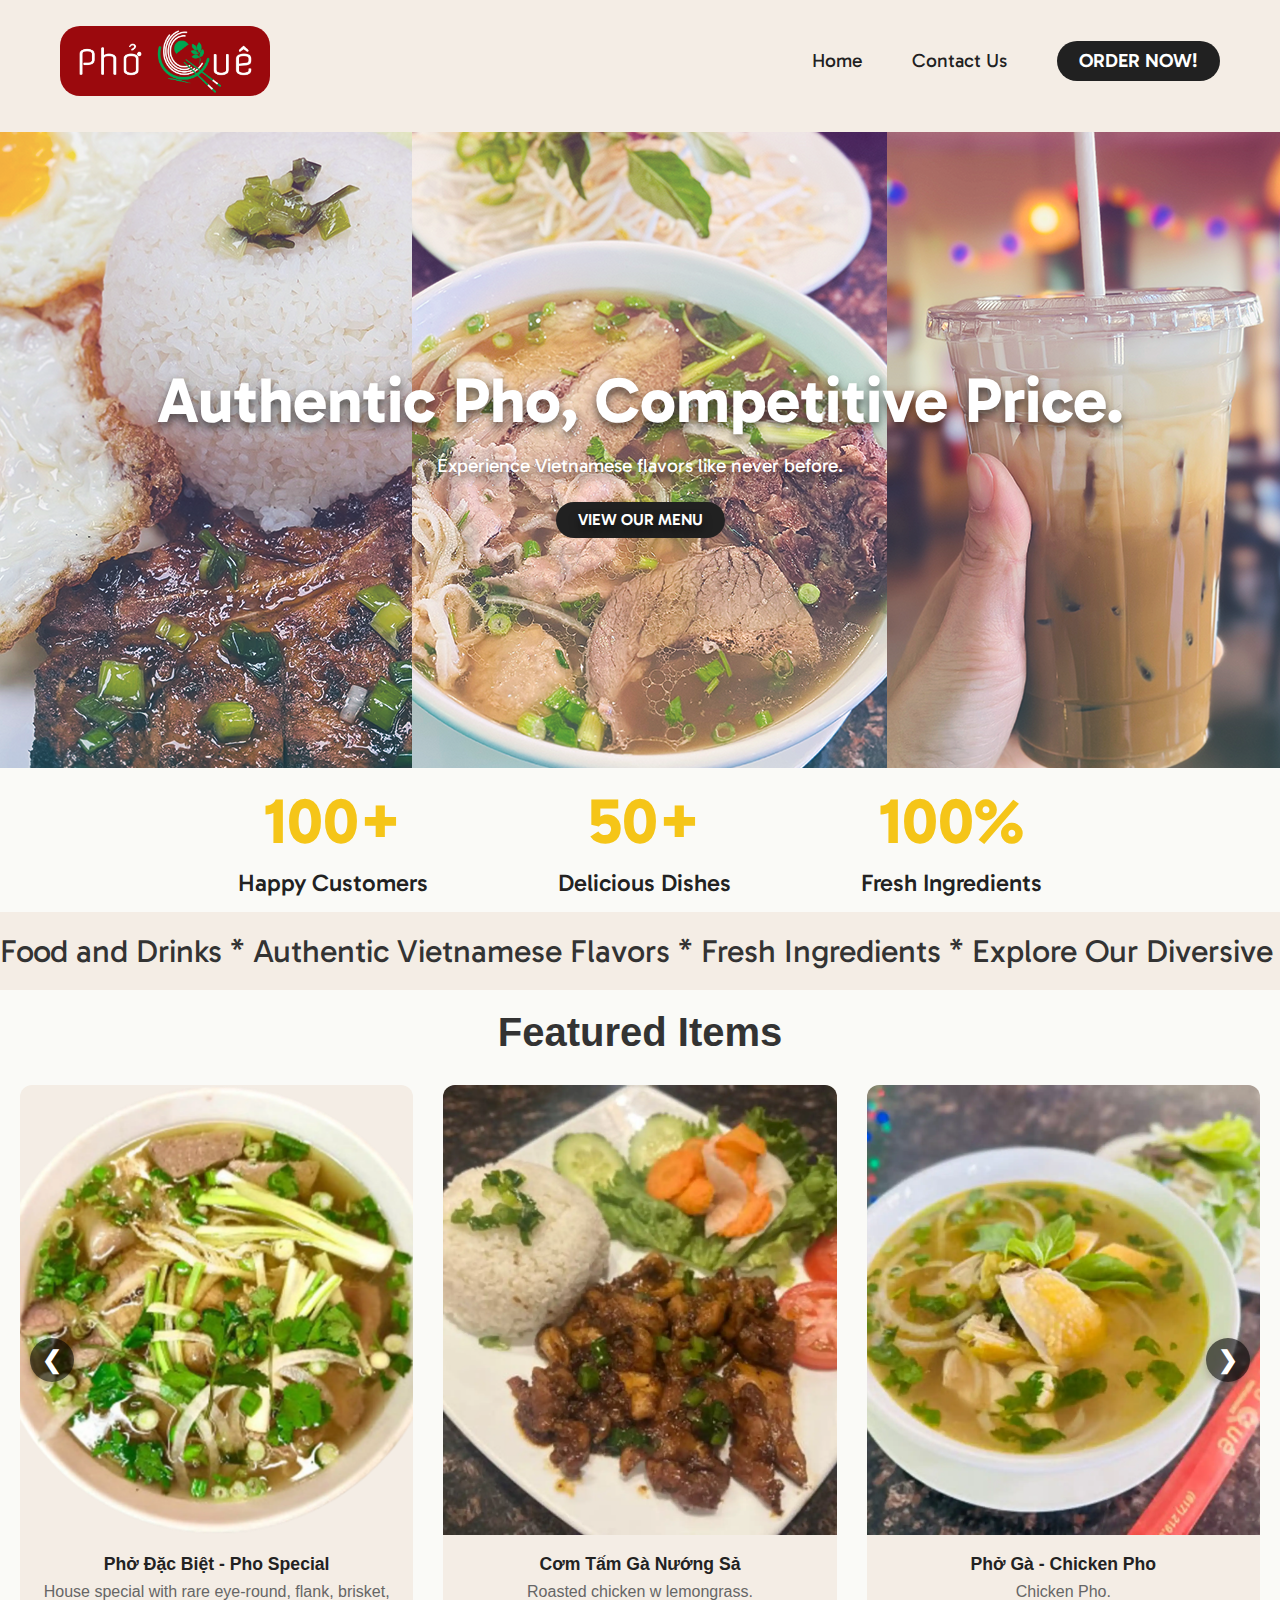
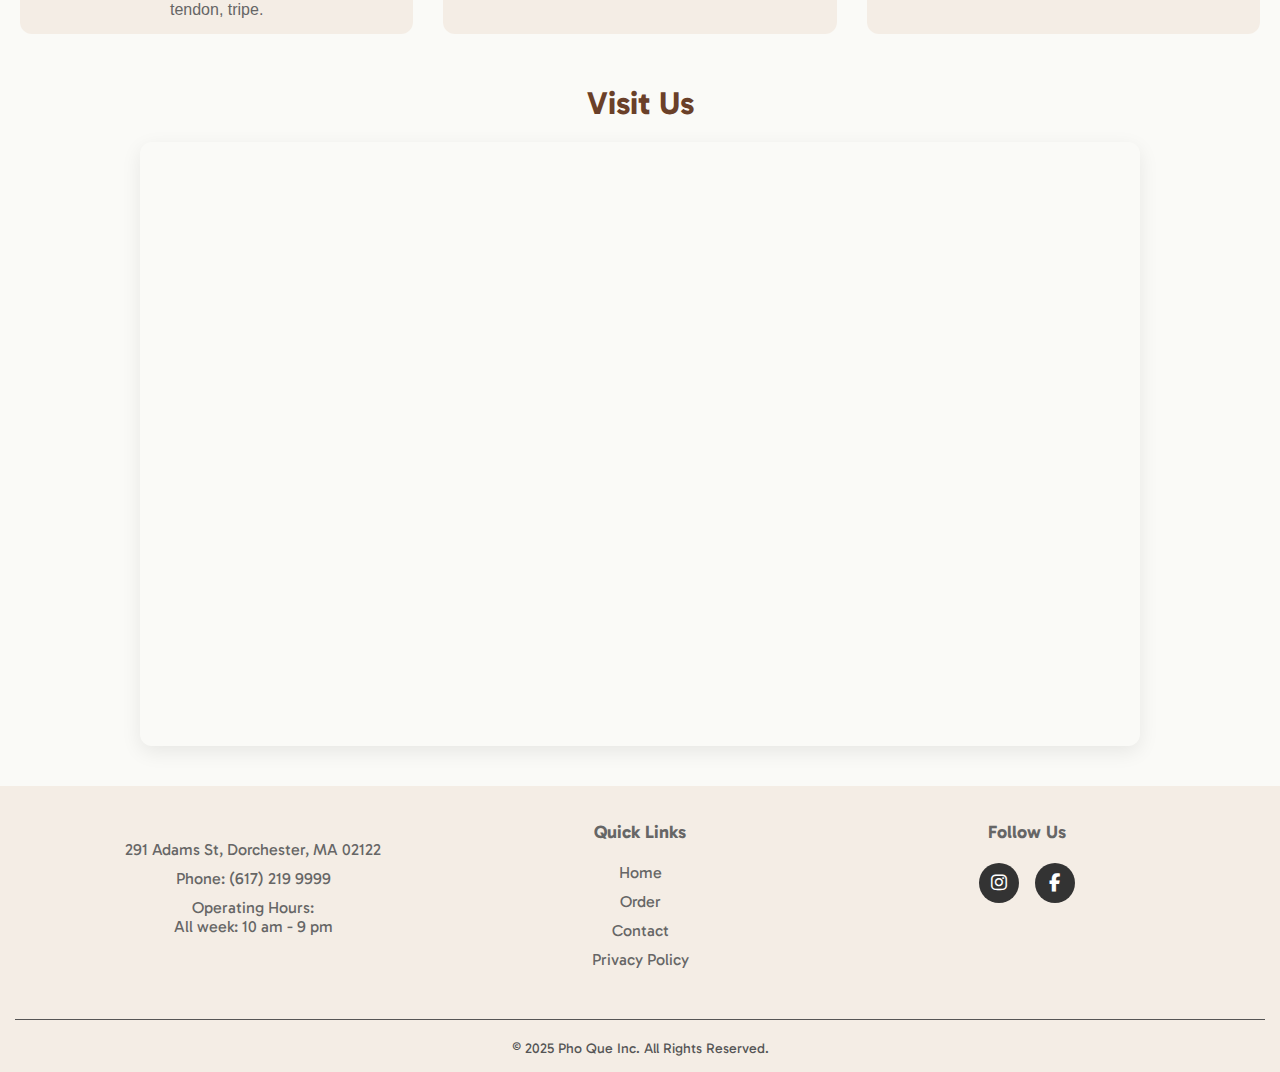
==== commit 2cc545a6: "beta" ====
--- a/index.html
+++ b/index.html
@@ -18,8 +18,7 @@
             <button class="hamburger" id="hamburger">&#9776;</button>
             <ul class="nav-links" id="nav-links">
               <li><a href="index.html" class="nav-link"><span>Home</span></a></li>
-              <li><a href="menu.html" class="nav-link"><span>Menu</span></a></li>
-              <li><a href="contact.html" class="nav-link"><span>Contact</span></a></li>
+              <li><a href="contact.html" class="nav-link"><span>Contact Us</span></a></li>
               <li><a href="order.html" class="order-button">Order NOW!</a></li>
             </ul>
           </nav>
@@ -29,7 +28,7 @@
       <div class="hero">
         <h1>Authentic Pho, Competitive Price.</h1>
         <p>Experience Vietnamese flavors like never before.</p>
-        <a href="menu.html" class="button">View Our Menu</a>
+        <a href="order.html" class="button">View Our Menu</a>
       </div>
       
     
@@ -54,9 +53,9 @@
     <section class="scroll-section">
         <div class="ticker-container">
           <div class="ticker-track" id="ticker-track">
-            <span class="ticker-text">Authentic Vietnamese Flavors * Fresh Ingredients Daily *</span>
-            <span class="ticker-text">Authentic Vietnamese Flavors * Fresh Ingredients Daily *</span>
-            <span class="ticker-text">Authentic Vietnamese Flavors * Fresh Ingredients Daily *</span>
+            <span class="ticker-text">Food and Drinks * Authentic Vietnamese Flavors * Fresh Ingredients * Explore Our Diversive Menu * Hosting Events and Parties *</span>
+            <span class="ticker-text">Food and Drinks * Authentic Vietnamese Flavors * Fresh Ingredients * Explore Our Diversive Menu * Hosting Events and Parties *</span>
+            <span class="ticker-text">Food and Drinks * Authentic Vietnamese Flavors * Fresh Ingredients * Explore Our Diversive Menu * Hosting Events and Parties *</span>
           </div>
         </div>
       </section>
@@ -69,50 +68,70 @@
           <button class="carousel-btn left" onclick="scrollCarousel(-1)">&#10094;</button>
       
           <div class="carousel" id="favourites-carousel">
-            <!-- Slide 1 -->
-            <div class="favourite-card">
-              <img src="springroll.webp" alt="Pho Dac Biet">
-              <div class="card-info">
-                <h3>Phở Đặc Biệt</h3>
-                <p>House special with brisket, meatballs, tendon & rare steak.</p>
-              </div>
-            </div>
-      
-            <!-- Slide 2 -->
-            <div class="favourite-card">
-              <img src="menu-banner.jpg" alt="Grilled Pork Rice">
-              <div class="card-info">
-                <h3>Grilled Pork Chop Rice</h3>
-                <p>Juicy marinated pork served over fragrant jasmine rice.</p>
-              </div>
-            </div>
-      
-            <!-- Slide 3 -->
-            <div class="favourite-card">
-              <img src="menu-header.webp" alt="Bun Thit Nuong">
-              <div class="card-info">
-                <h3>Bún Thịt Nướng</h3>
-                <p>Vermicelli noodles with grilled pork & egg rolls.</p>
-              </div>
-            </div>
-      
-            <!-- Slide 4 -->
-            <div class="favourite-card">
-              <img src="images/banh-xeo.jpg" alt="Bánh Xèo">
-              <div class="card-info">
-                <h3>Bánh Xèo</h3>
-                <p>Vietnamese sizzling crepe with shrimp and pork.</p>
-              </div>
-            </div>
-      
-            <!-- Slide 5 -->
-            <div class="favourite-card">
-              <img src="images/thai-tea.jpg" alt="Thai Iced Tea">
-              <div class="card-info">
-                <h3>Thai Iced Tea</h3>
-                <p>Sweet and creamy iced tea with bold flavor.</p>
-              </div>
-            </div>
+            <div class="favourite-card">
+              <img src="pho-dac-biet.webp" alt="Pho Dac Biet">
+              <div class="card-info">
+                <h3>Phở Đặc Biệt - Pho Special</h3>
+                <p>House special with rare eye-round, flank, brisket, tendon, tripe.</p>
+              </div>
+            </div>
+
+            <div class="favourite-card">
+              <img src="com-tam-ga-nuong-sa.webp" alt="Com Tam Ga Nuong Sa">
+              <div class="card-info">
+                <h3>Cơm Tấm Gà Nướng Sả</h3>
+                <p>Roasted chicken w lemongrass.</p>
+              </div>
+            </div>
+      
+            <div class="favourite-card">
+              <img src="pho-ga.webp" alt="Pho Ga">
+              <div class="card-info">
+                <h3>Phở Gà - Chicken Pho</h3>
+                <p>Chicken Pho.</p>
+              </div>
+            </div>
+      
+            <div class="favourite-card">
+              <img src="springroll.webp" alt="Goi Cuon">
+              <div class="card-info">
+                <h3>Gỏi Cuốn - Spring Roll</h3>
+                <p>Spring roll with pork, shrimp, lettuce, basil, and vermicelli.</p>
+              </div>
+            </div>
+      
+            <div class="favourite-card">
+              <img src="mi-hoanh-thanh.webp" alt="Mi Hoanh Thanh">
+              <div class="card-info">
+                <h3>Mì Hoành Thánh</h3>
+                <p>Yellow noodle wonton soup.</p>
+              </div>
+            </div>
+
+            <div class="favourite-card">
+              <img src="tra-sua-truyen-thong.webp" alt="Tra Sua Truyen Thong">
+              <div class="card-info">
+                <h3>Trà Sữa Truyền Thống</h3>
+                <p>Traditional milk tea.</p>
+              </div>
+            </div>
+
+            <div class="favourite-card">
+              <img src="matcha-latte.webp" alt="Matcha Latte">
+              <div class="card-info">
+                <h3>Matcha Latte</h3>
+                <p>Matcha Latte w strawberries or mango flavor.</p>
+              </div>
+            </div>
+
+            <div class="favourite-card">
+              <img src="panna-cotta.webp" alt="Panna Cotta">
+              <div class="card-info">
+                <h3>Panna Cotta</h3>
+                <p>Panna Cotta w mango, kiwi, strawberries, passion fruit flavor.</p>
+              </div>
+            </div>
+
           </div>
       
           <button class="carousel-btn right" onclick="scrollCarousel(1)">&#10095;</button>
@@ -134,35 +153,29 @@
 
     <footer>
         <div class="footer-container">
-            <!-- First Column - Logo and Info -->
             <div class="footer-column">
-                <p>123 Main Street<br>City, State 12345</p>
-                <p>info@restaurant.com</p>
-                <p>(123) 456 7890</p>
+                <p><br>291 Adams St, Dorchester, MA 02122</p>
+                <p>Phone: (617) 219 9999</p>
                 <p>Operating Hours:<br>
-                Mon-Sun: 10am - 9pm</p>
+                All week: 10 am - 9 pm</p>
             </div>
             
-            <!-- Second Column - Navigation Links -->
             <div class="footer-column">
                 <h3>Quick Links</h3>
-                <a href="#">Home</a>
-                <a href="#">Menu</a>
-                <a href="#">Contact Us</a>
+                <a href="index.html">Home</a>
+                <a href="order.html">Order</a>
+                <a href="contact.html">Contact</a>
+                <a href="policies.html">Privacy Policy</a>
             </div>
             
-            <!-- Third Column - Social Media -->
             <div class="footer-column">
                 <h3>Follow Us</h3>
                 <div class="social-icons">
-                  <a href="#" class="social-icon" aria-label="Instagram">
+                  <a href="https://www.instagram.com/phoquerestaurant/" target="_blank" class="social-icon" aria-label="Instagram">
                     <i class="fab fa-instagram"></i>
                   </a>
-                  <a href="#" class="social-icon" aria-label="Facebook">
+                  <a href="https://www.facebook.com/profile.php?id=61564968821076" target="_blank" class="social-icon" aria-label="Facebook">
                     <i class="fab fa-facebook-f"></i>
-                  </a>
-                  <a href="#" class="social-icon" aria-label="Twitter">
-                    <i class="fab fa-twitter"></i>
                   </a>
                 </div>
               </div>
--- a/style.css
+++ b/style.css
@@ -1,6 +1,5 @@
 @import url('https://fonts.googleapis.com/css2?family=Gabarito&display=swap');
 @import url("https://cdnjs.cloudflare.com/ajax/libs/font-awesome/6.5.0/css/all.min.css");
-
 
 * {
     box-sizing: border-box;
@@ -88,7 +87,6 @@
     box-shadow: 0 4px 8px rgba(0,0,0,0.05);
     width: 280px;
 }
-
 
 
 .contact p {
@@ -125,13 +123,6 @@
     color: white;
 }
 
-.order-links {
-    display: flex;
-    justify-content: center;
-    gap: 20px;
-    flex-wrap: wrap;
-    margin-top: 20px;
-}
 
 .container {
     max-width: 1500px;
@@ -696,11 +687,11 @@
 .visit-full-white {
   background-color: #FAFAF7;
   width: 100%;
-  padding: 60px 20px;
+  padding: 40px 20px;
 }
 
 .visit-inner {
-  max-width: 1100px;
+  max-width: 1000px;
   margin: 0 auto;
   text-align: center;
 }
@@ -716,3 +707,228 @@
   overflow: hidden;
   box-shadow: 0 6px 20px rgba(0, 0, 0, 0.08);
 }
+
+
+.contact-page {
+  background: #FAFAF7;
+  padding: 40px 40px;
+  text-align: center;
+  color: #333;
+}
+
+.contact-page h2 {
+  font-size: 3rem;
+  color: #4a2d1f;
+  margin-bottom: 30px;
+}
+
+.contact-page h1{
+  margin-bottom: 10px;
+}
+
+.contact-page li{
+  font-size: 1.1rem;
+  color: #666;
+}
+
+.contact-page p {
+  font-size: 1.1rem;
+  color: #666;
+  margin-bottom: 60px;
+}
+
+.contact-inline {
+  display: flex;
+  flex-wrap: wrap;
+  justify-content: center;
+  gap: 30px;
+  max-width: 60rem;
+  margin: 0 auto;
+}
+
+.info-block {
+  flex: 1 1 10rem;
+  background: #fff;
+  padding: 20px;
+  border-radius: 12px;
+  box-shadow: 0 4px 12px rgba(0, 0, 0, 0.05);
+  transition: transform 0.3s ease;
+}
+
+.info-block p {
+  margin-bottom: 15px;
+}
+
+.faq-block {
+  flex: 1 1 10rem;
+  background: #fff;
+  padding: 20px;
+  border-radius: 12px;
+  box-shadow: 0 4px 12px rgba(0, 0, 0, 0.05);
+  transition: transform 0.3s ease;
+}
+
+.info-block h3, .faq-block h3 {
+  font-size: 1.5rem;
+  padding-bottom: 25px;
+}
+
+.contact-button {
+  display: inline-block;
+  background-color: #9b090d;
+  color: white;
+  padding: 12px 20px;
+  border-radius: 8px;
+  text-decoration: none;
+  font-size: 1rem;
+  transition: background 0.3s, transform 0.3s;
+}
+
+.contact-button:hover {
+  background-color: black;
+  transform: scale(1.05);
+}
+
+.business-hours {
+  list-style: none;
+  padding: 0;
+  font-size: 1rem;
+  color: #555;
+}
+
+.faq-question {
+  width: 100%;
+  text-align: left;
+  background: #fff;
+  border: 1px solid #ddd;
+  padding: 18px;
+  font-size: 1rem;
+  cursor: pointer;
+  border-radius: 8px;
+  font-weight: 600;
+  transition: background 0.3s, box-shadow 0.3s;
+  box-shadow: 0 2px 6px rgba(0,0,0,0.03);
+}
+
+.faq-question:hover {
+  background-color: #f0f0f0;
+}
+
+.faq-answer {
+  display: none;
+  padding: 12px;
+  background-color: #fff;
+  border-left: 4px solid #6a4029;
+  border-radius: 0 0 8px 8px;
+  font-size: 0.95rem;
+  color: #444;
+  box-shadow: 0 2px 6px rgba(0,0,0,0.03);
+  margin-bottom: 10px;
+}
+
+.faq-item.active .faq-answer {
+  display: block;
+}
+
+.social-links {
+  display: flex;
+  justify-content: center;
+  gap: 20px;
+}
+
+.social-links a {
+  font-size: 1.35rem;
+  color: #6a4029;
+  text-decoration: none;
+  transition: color 0.3s;
+  line-height: 34px;
+}
+
+.social-links a:hover {
+  color: #512f1e;
+}
+
+
+@media (max-width: 768px) {
+  .contact-inline {
+    flex-direction: column;
+    align-items: center;
+  }
+}
+
+
+.delivery-buttons {
+  display: flex;
+  justify-content: center;
+  gap: 24px;
+  flex-wrap: wrap;
+  margin-top: 20px;
+}
+
+.delivery-button {
+  display: inline-flex;
+  align-items: center;
+  justify-content: center;
+  background: #ffffff;
+  border: 1px solid #ddd;
+  border-radius: 12px;
+  padding: 14px 28px;
+  box-shadow: 0 4px 12px rgba(0, 0, 0, 0.04);
+  transition: transform 0.2s ease, box-shadow 0.2s ease;
+  min-width: 140px;
+  height: 60px;
+}
+
+.delivery-button img {
+  max-height: 90px;
+  max-width: 80px;
+  object-fit: contain;
+}
+
+.delivery-button:hover {
+  transform: translateY(-4px);
+  box-shadow: 0 8px 24px rgba(0, 0, 0, 0.1);
+  border-color: #ccc;
+}
+
+
+.order-page {
+  background-color: #F4EDE5;
+  text-align: center;
+  background-image: url('menu-header.webp');
+  background-position: center;
+  padding: 230px 20px;
+  color: white;
+  text-shadow: 0 5px 10px rgba(0, 0, 0, 0.6);
+}
+
+.order-page h1 {
+  font-size: 4rem;
+  font-weight: 700;
+  margin-bottom: 15px;
+}
+
+.order-page p {
+  font-size: 1.2rem;
+  margin-bottom: 25px;
+  color: white;
+}
+
+
+@media (max-width: 768px) {
+.order-page {
+  padding: 110px 20px;
+}
+
+.order-page h1 {
+  margin-top: 20px;
+  font-size: 2.5rem;
+  font-weight: 700;
+  margin-bottom: 20px;
+}
+
+.order-page p {
+  font-size: 1rem;
+  margin-bottom: 30px;
+}
+}
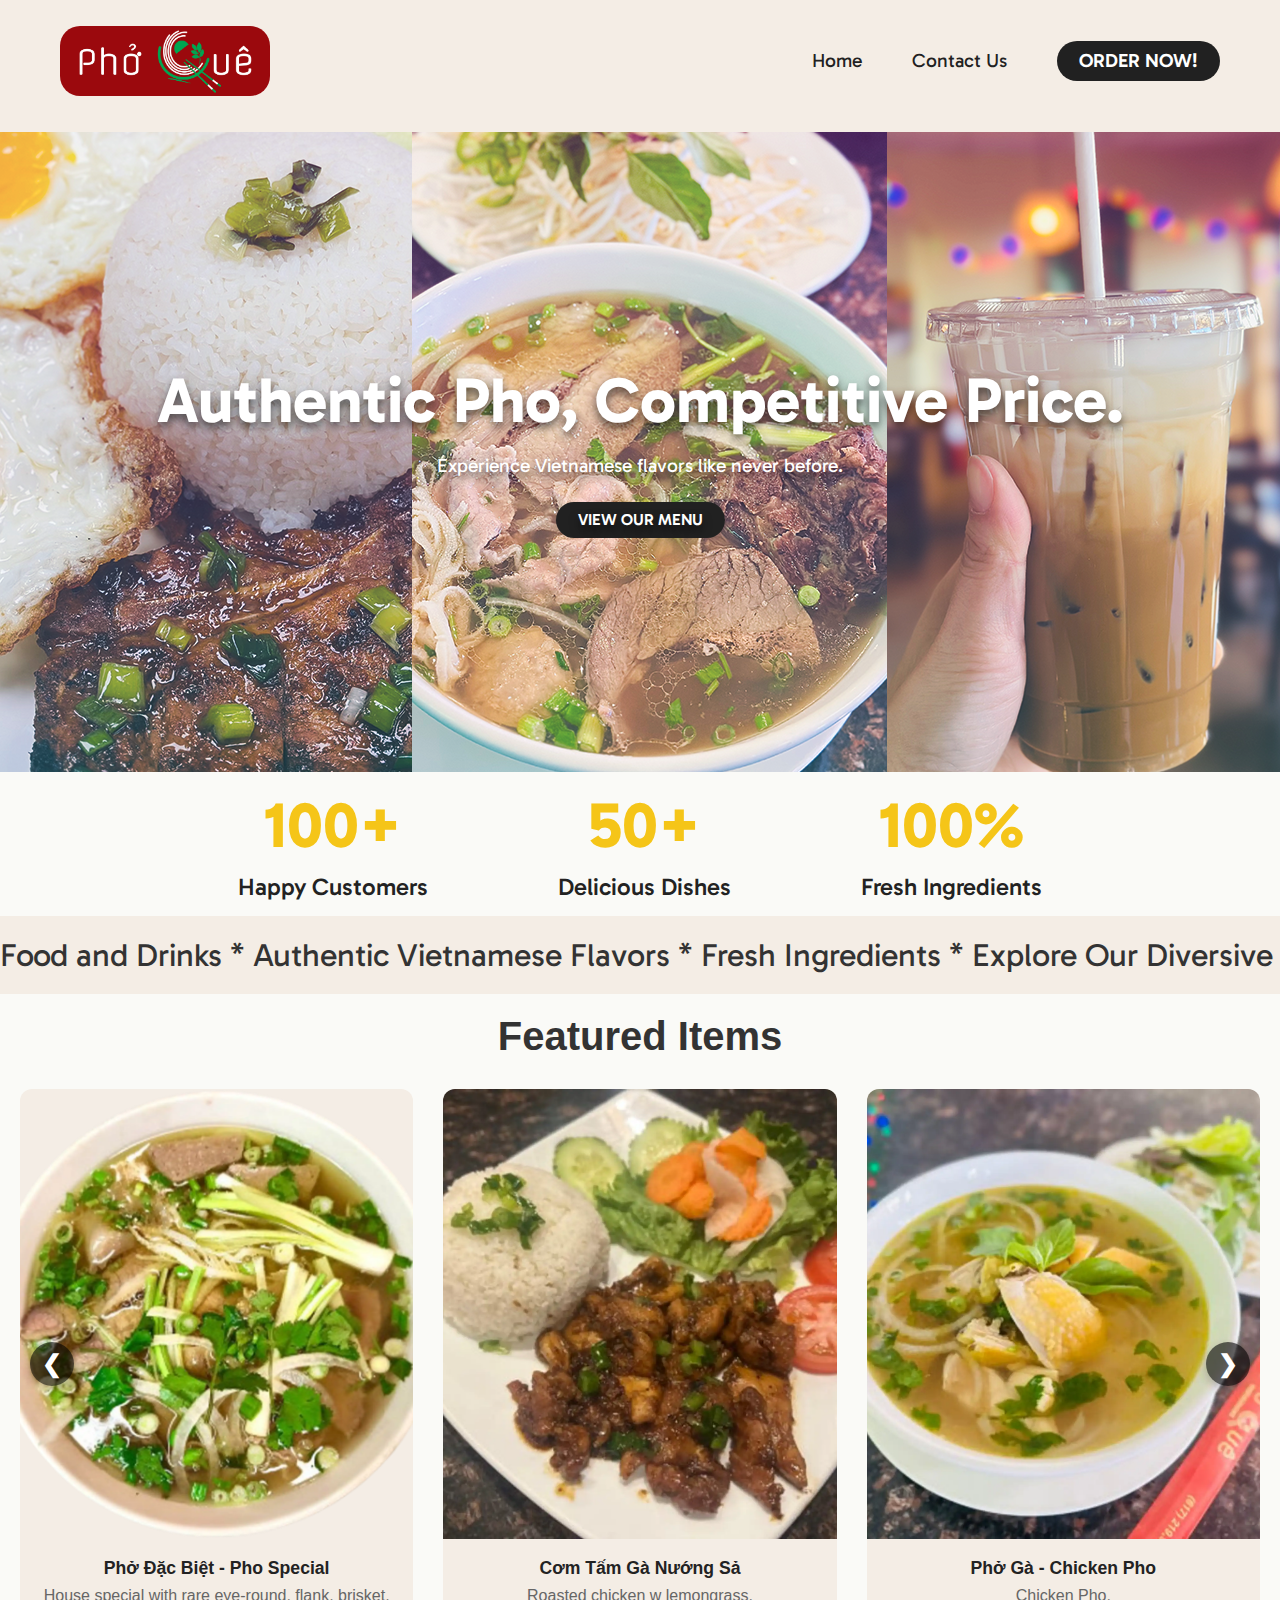
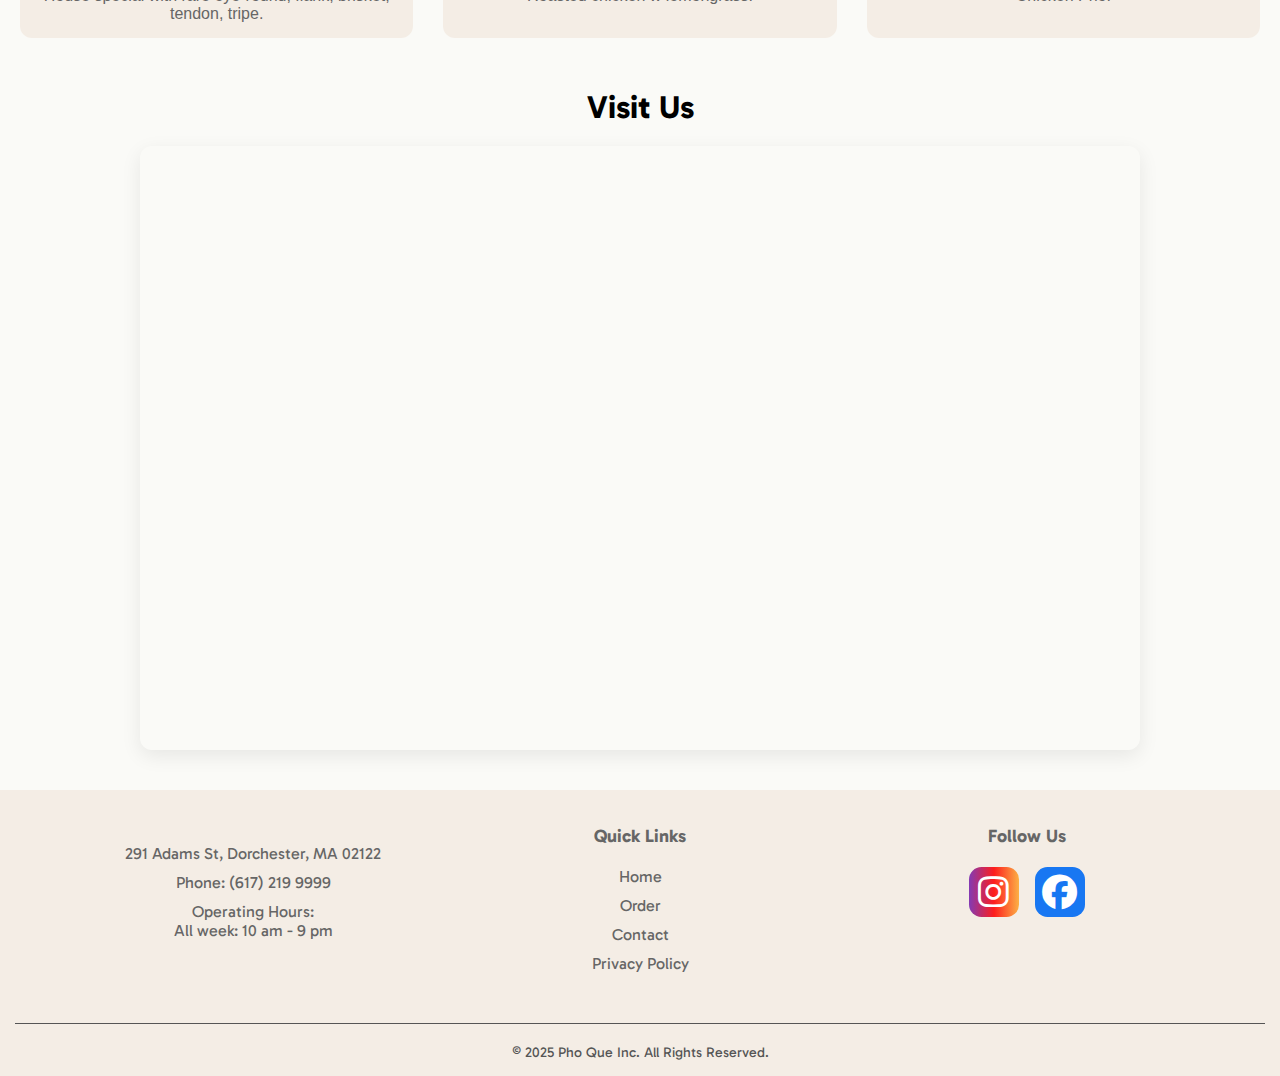
==== commit 155f5d4d: "colors and minor updates" ====
--- a/index.html
+++ b/index.html
@@ -171,11 +171,11 @@
             <div class="footer-column">
                 <h3>Follow Us</h3>
                 <div class="social-icons">
-                  <a href="https://www.instagram.com/phoquerestaurant/" target="_blank" class="social-icon" aria-label="Instagram">
+                  <a href="https://www.instagram.com/phoquerestaurant/" target="_blank" class="social-icon" aria-label="Instagram" style="background: #833ab4; background: linear-gradient(to right,#833ab4,#fd1d1d,#fcb045);">
                     <i class="fab fa-instagram"></i>
                   </a>
                   <a href="https://www.facebook.com/profile.php?id=61564968821076" target="_blank" class="social-icon" aria-label="Facebook">
-                    <i class="fab fa-facebook-f"></i>
+                    <i class="fab fa-facebook"></i>
                   </a>
                 </div>
               </div>
--- a/style.css
+++ b/style.css
@@ -101,7 +101,7 @@
     color: #666;
 }
 
-.order-button, .button {
+.order-button {
   text-decoration: none;
   background-color: #212121;
   color: white;
@@ -117,10 +117,72 @@
   white-space: nowrap;
 }
 
-.order-button:hover, .button:hover {
-    background-color: #9b090d;
-    transform: scale(1.1);
-    color: white;
+
+.button {
+  text-decoration: none;
+  background-color: #212121;
+  color: white;
+  padding: 10px 22px;
+  border-radius: 25px;
+  font-weight: 600;
+  text-transform: uppercase;
+  transition: transform 0.3s ease, background-color 0.3s ease;
+  display: inline-block;
+  line-height: 1;
+  font-size: 1rem;
+  text-align: center;
+  white-space: nowrap;
+  position: relative;
+  z-index: 0; 
+  overflow: hidden; 
+}
+
+.button::before {
+  content: '';
+  position: absolute;
+  top: -50%;
+  left: -50%;
+  width: 200%;
+  height: 200%;
+  background: conic-gradient(
+    from 0deg,
+    #9b090d,
+    #ff3e3e,
+    #9b090d
+  );
+  animation: aurora 5s linear infinite;
+  z-index: -1;
+  filter: blur(25px);
+  opacity: 0;
+  transition: opacity 0.4s ease;
+}
+
+.button:hover::before {
+  opacity: 1;
+}
+
+.button:hover {
+  transform: scale(1.07);
+  background-color: #000;
+}
+
+@keyframes aurora {
+  0% { transform: rotate(0deg); }
+  100% { transform: rotate(360deg); }
+}
+
+
+@keyframes wiggle {
+  0%, 100% { transform: rotate(0); }
+  25% { transform: rotate(2deg); }
+  50% { transform: rotate(-2deg); }
+  75% { transform: rotate(2deg); }
+}
+
+.order-button:hover {
+  animation: wiggle 0.3s ease;
+  background-color: #9b090d;
+  color: white;
 }
 
 
@@ -202,14 +264,14 @@
 }
 
 .social-icon {
-  width: 40px;
-  height: 40px;
-  background-color: #333;
-  border-radius: 50%;
+  width: 50px;
+  height: 50px;
+  background-color: #1877F2;
+  border-radius: 25%;
   display: inline-block;
   text-align: center;
-  line-height: 37px; /* exact height = perfect vertical center */
-  font-size: 18px;
+  line-height: 45px;
+  font-size: 35px;
   transition: background-color 0.3s, transform 0.3s;
 }
 
@@ -217,11 +279,9 @@
   vertical-align: middle;
   line-height: inherit;
   color: white;
-
 }
 
 .social-icon:hover {
-  background-color: #c62828;
   transform: scale(1.1);
 }
 
@@ -543,7 +603,7 @@
   width: 100%;
   height: 100%;
   object-fit: cover;
-  object-position: center center; /* 👈 Focus center vertically & horizontally */
+  object-position: center center;
   display: block;
 }
 
@@ -699,7 +759,7 @@
 .visit-inner h2 {
   font-size: 2rem;
   margin-bottom: 20px;
-  color: #6a4029; /* Optional: your brand's brown */
+  color: #000;
 }
 
 .map-container {
@@ -718,7 +778,7 @@
 
 .contact-page h2 {
   font-size: 3rem;
-  color: #4a2d1f;
+  color: #000;
   margin-bottom: 30px;
 }
 
@@ -786,7 +846,7 @@
 
 .contact-button:hover {
   background-color: black;
-  transform: scale(1.05);
+  animation: wiggle 0.3s ease;
 }
 
 .business-hours {
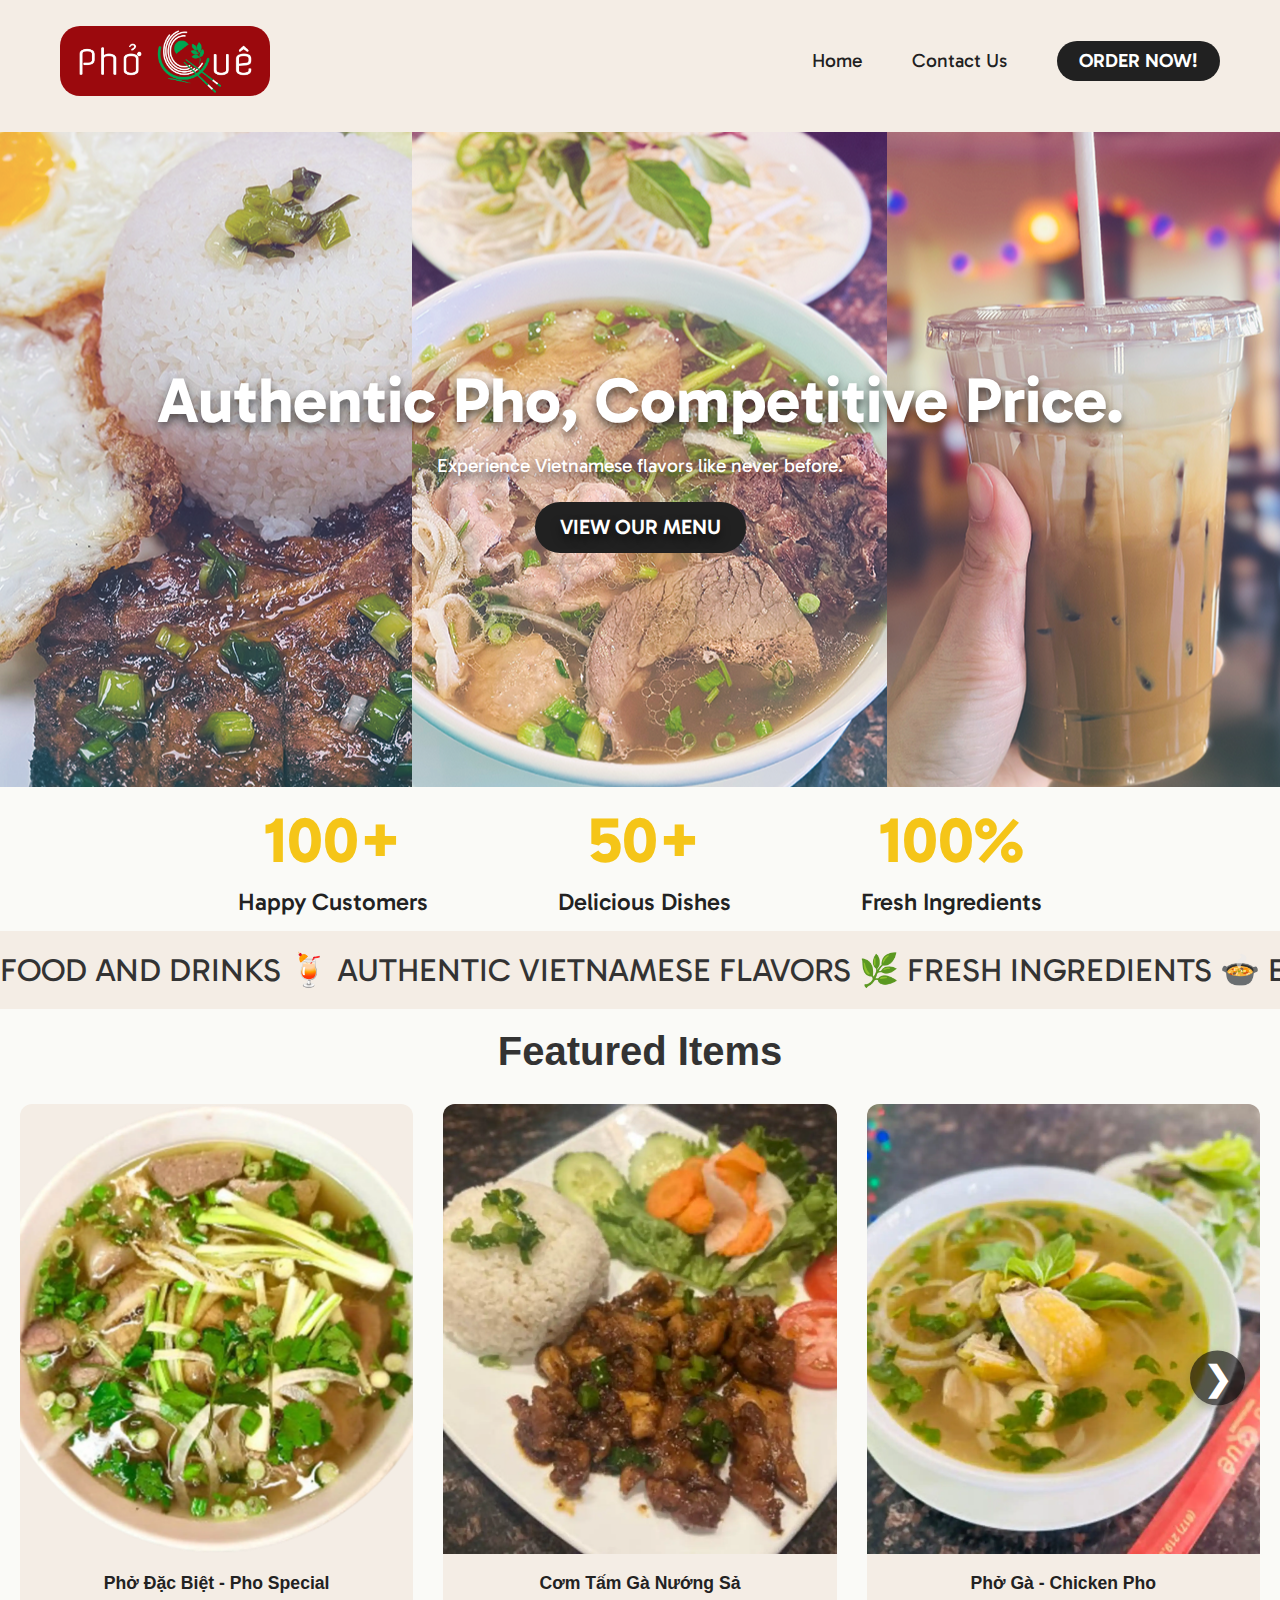
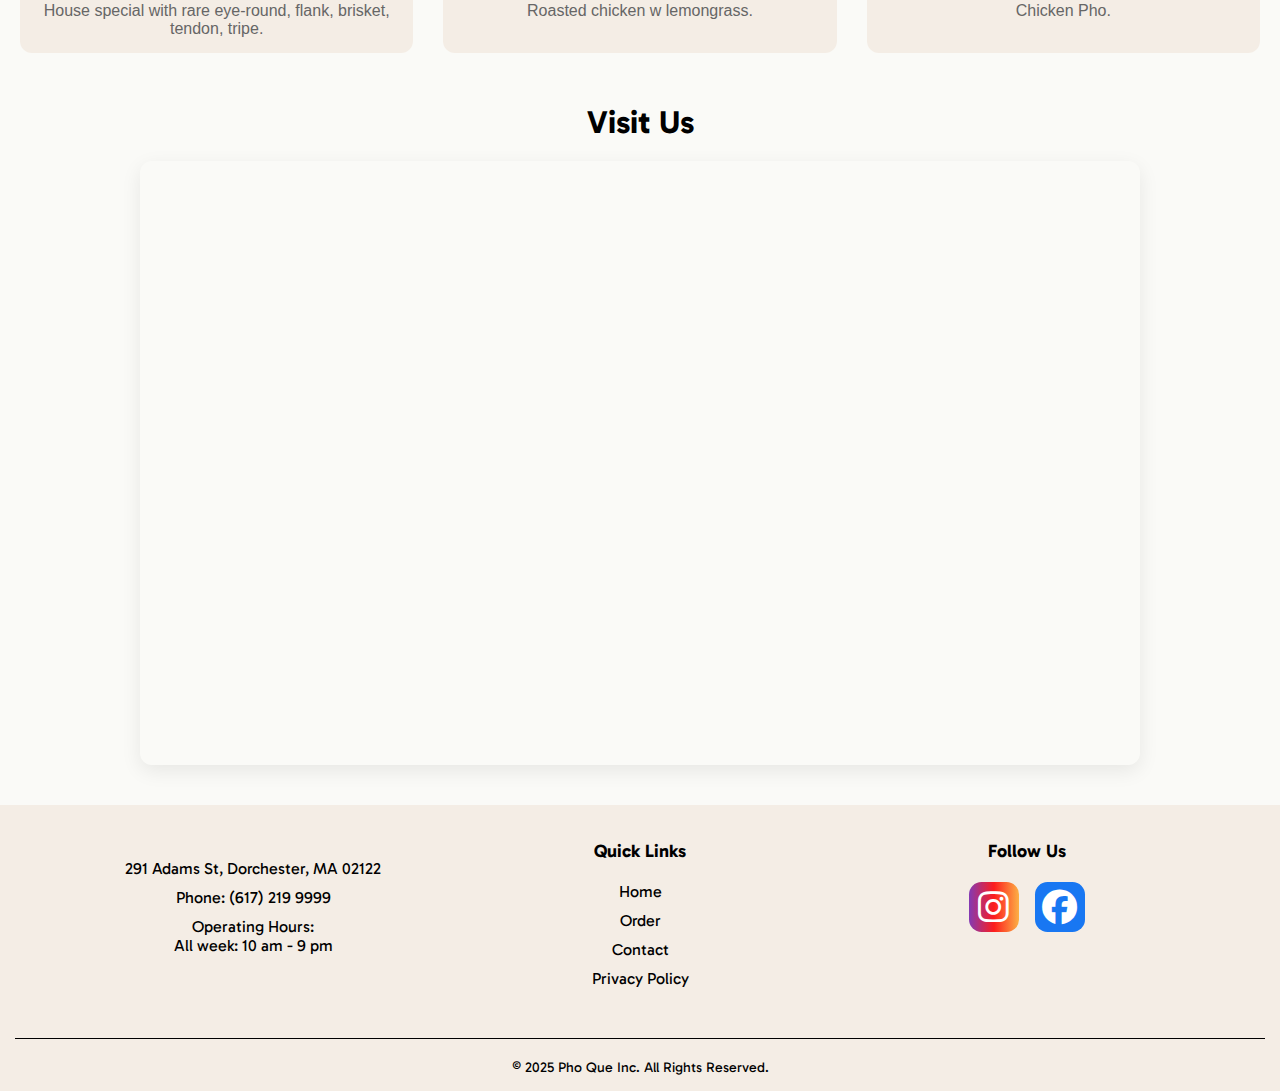
==== commit 0126238e: "carousel fix, cosmetic updates" ====
--- a/index.html
+++ b/index.html
@@ -53,9 +53,9 @@
     <section class="scroll-section">
         <div class="ticker-container">
           <div class="ticker-track" id="ticker-track">
-            <span class="ticker-text">Food and Drinks * Authentic Vietnamese Flavors * Fresh Ingredients * Explore Our Diversive Menu * Hosting Events and Parties *</span>
-            <span class="ticker-text">Food and Drinks * Authentic Vietnamese Flavors * Fresh Ingredients * Explore Our Diversive Menu * Hosting Events and Parties *</span>
-            <span class="ticker-text">Food and Drinks * Authentic Vietnamese Flavors * Fresh Ingredients * Explore Our Diversive Menu * Hosting Events and Parties *</span>
+            <span class="ticker-text">Food and Drinks 🍹 Authentic Vietnamese Flavors 🌿 Fresh Ingredients 🍲 Explore Our Diversive Menu 🎉 Hosting Events and Parties 🍜</span>
+            <span class="ticker-text">Food and Drinks 🍹 Authentic Vietnamese Flavors 🌿 Fresh Ingredients 🍲 Explore Our Diversive Menu 🎉 Hosting Events and Parties 🍜</span>
+            <span class="ticker-text">Food and Drinks 🍹 Authentic Vietnamese Flavors 🌿 Fresh Ingredients 🍲 Explore Our Diversive Menu 🎉 Hosting Events and Parties 🍜</span>
           </div>
         </div>
       </section>
@@ -207,18 +207,58 @@
 </script>
 
 <script>
-  function scrollCarousel(direction) {
+  document.addEventListener("DOMContentLoaded", () => {
     const carousel = document.getElementById("favourites-carousel");
+    const leftBtn = document.querySelector(".carousel-btn.left");
+    const rightBtn = document.querySelector(".carousel-btn.right");
     const card = carousel.querySelector(".favourite-card");
-    const scrollAmount = card.offsetWidth + 30; // card width + gap
-
-    carousel.scrollBy({
-      left: direction * scrollAmount,
-      behavior: "smooth"
+    const gap = 30; // Match your CSS gap
+    const cardWidth = card.offsetWidth + gap;
+    let isAutoScrolling = false;
+
+    // Function to update arrow visibility
+    function updateArrowVisibility() {
+      const scrollLeft = carousel.scrollLeft;
+      const maxScrollLeft = carousel.scrollWidth - carousel.clientWidth;
+
+      // Hide left arrow at the beginning
+      leftBtn.style.display = scrollLeft <= 0 ? "none" : "flex";
+
+      // Hide right arrow at the end
+      rightBtn.style.display = scrollLeft >= maxScrollLeft - 1 ? "none" : "flex";
+    }
+
+    // Initial visibility check
+    updateArrowVisibility();
+
+    window.scrollCarousel = function (direction) {
+      if (isAutoScrolling) return;
+      isAutoScrolling = true;
+
+      carousel.scrollBy({
+        left: direction * cardWidth,
+        behavior: "smooth"
+      });
+
+      setTimeout(() => {
+        isAutoScrolling = false;
+        updateArrowVisibility(); // Check after scrolling finishes
+      }, 500); // Match scroll animation duration
+    };
+
+    // Also update on manual scroll (swipe or drag)
+    carousel.addEventListener("scroll", () => {
+      updateArrowVisibility();
     });
-  }
+
+    // Handle window resize (in case card size changes)
+    window.addEventListener("resize", () => {
+      updateArrowVisibility();
+    });
+  });
 </script>
-      
+
+
       
 </body>
 </html>
--- a/style.css
+++ b/style.css
@@ -86,12 +86,6 @@
     border-radius: 10px;
     box-shadow: 0 4px 8px rgba(0,0,0,0.05);
     width: 280px;
-}
-
-
-.contact p {
-    font-size: 1rem;
-    margin: 10px 0;
 }
 
 footer {
@@ -122,14 +116,14 @@
   text-decoration: none;
   background-color: #212121;
   color: white;
-  padding: 10px 22px;
+  padding: 15px 25px;
   border-radius: 25px;
   font-weight: 600;
   text-transform: uppercase;
   transition: transform 0.3s ease, background-color 0.3s ease;
   display: inline-block;
   line-height: 1;
-  font-size: 1rem;
+  font-size: 1.3rem;
   text-align: center;
   white-space: nowrap;
   position: relative;
@@ -228,11 +222,11 @@
 .footer-column h3 {
     font-size: 18px;
     margin-bottom: 20px;
-    color: #666;
+    color: black;
 }
 
 .footer-column p, .footer-column a {
-    color: #666;
+    color: black;
     margin-bottom: 10px;
     display: block;
     text-decoration: none;
@@ -290,8 +284,8 @@
     text-align: center;
     padding-top: 20px;
     margin-top: 20px;
-    border-top: 1px solid #555;
-    color: #555;
+    border-top: 1px solid black;
+    color: black;
     font-size: 14px;
 }
 
@@ -373,6 +367,7 @@
   display: inline-block;
   font-size: 2rem;
   color: #333;
+  text-transform: uppercase;
 }
 
 @media (max-width: 768px) {
@@ -665,6 +660,7 @@
   padding: 10px 0;
   scrollbar-width: none;
   border-radius: 12px;
+  scroll-snap-type: x mandatory;
 }
 
 .carousel::-webkit-scrollbar {
@@ -677,6 +673,8 @@
   border-radius: 12px;
   overflow: hidden;
   transition: transform 0.2s ease;
+  scroll-snap-align: center;
+  scroll-snap-stop: always;
 }
 
 .favourite-card img {
@@ -706,21 +704,27 @@
   position: absolute;
   top: 50%;
   transform: translateY(-50%);
-  width: 44px;
-  height: 44px;
+  width: 55px;
+  height: 55px;
   background: rgba(0, 0, 0, 0.6);
   border: none;
   border-radius: 50%;
   color: white;
-  font-size: 1.5rem;
+  font-size: 2.1rem;
   font-weight: bold;
   cursor: pointer;
   display: flex;
   align-items: center;
   justify-content: center;
   z-index: 2;
-  transition: background 0.3s ease, transform 0.2s ease;
+  transition: opacity 0.3s ease;
   box-shadow: 0 4px 10px rgba(0,0,0,0.2);
+  line-height: 44px;
+}
+
+.carousel-btn[style*="display: none"] {
+  opacity: 0;
+  pointer-events: none;
 }
 
 .carousel-btn:hover {
@@ -729,11 +733,11 @@
 }
 
 .carousel-btn.left {
-  left: 10px;
+  left: 15px;
 }
 
 .carousel-btn.right {
-  right: 10px;
+  right: 15px;
 }
 
 
@@ -813,6 +817,7 @@
   border-radius: 12px;
   box-shadow: 0 4px 12px rgba(0, 0, 0, 0.05);
   transition: transform 0.3s ease;
+  border: 2px solid #9b090d;
 }
 
 .info-block p {
@@ -826,6 +831,7 @@
   border-radius: 12px;
   box-shadow: 0 4px 12px rgba(0, 0, 0, 0.05);
   transition: transform 0.3s ease;
+  border: 2px solid #9b090d;
 }
 
 .info-block h3, .faq-block h3 {
@@ -837,11 +843,12 @@
   display: inline-block;
   background-color: #9b090d;
   color: white;
-  padding: 12px 20px;
-  border-radius: 8px;
+  padding: 10px 20px;
+  border-radius: 10px;
   text-decoration: none;
-  font-size: 1rem;
+  font-size: 1.2rem;
   transition: background 0.3s, transform 0.3s;
+  line-height: 30px;
 }
 
 .contact-button:hover {
@@ -868,6 +875,7 @@
   font-weight: 600;
   transition: background 0.3s, box-shadow 0.3s;
   box-shadow: 0 2px 6px rgba(0,0,0,0.03);
+  margin-top: 5px;
 }
 
 .faq-question:hover {
@@ -878,7 +886,9 @@
   display: none;
   padding: 12px;
   background-color: #fff;
-  border-left: 4px solid #6a4029;
+  border-left: 2px solid #9b090d;
+  border-right: 2px solid #9b090d;
+  border-bottom: 2px solid #9b090d;
   border-radius: 0 0 8px 8px;
   font-size: 0.95rem;
   color: #444;
@@ -888,6 +898,13 @@
 
 .faq-item.active .faq-answer {
   display: block;
+}
+
+.faq-item.active .faq-question {
+  border-radius: 8px 8px 0 0;
+  border-left: 2px solid #9b090d;
+  border-right: 2px solid #9b090d;
+  border-top: 2px solid #9b090d;
 }
 
 .social-links {
